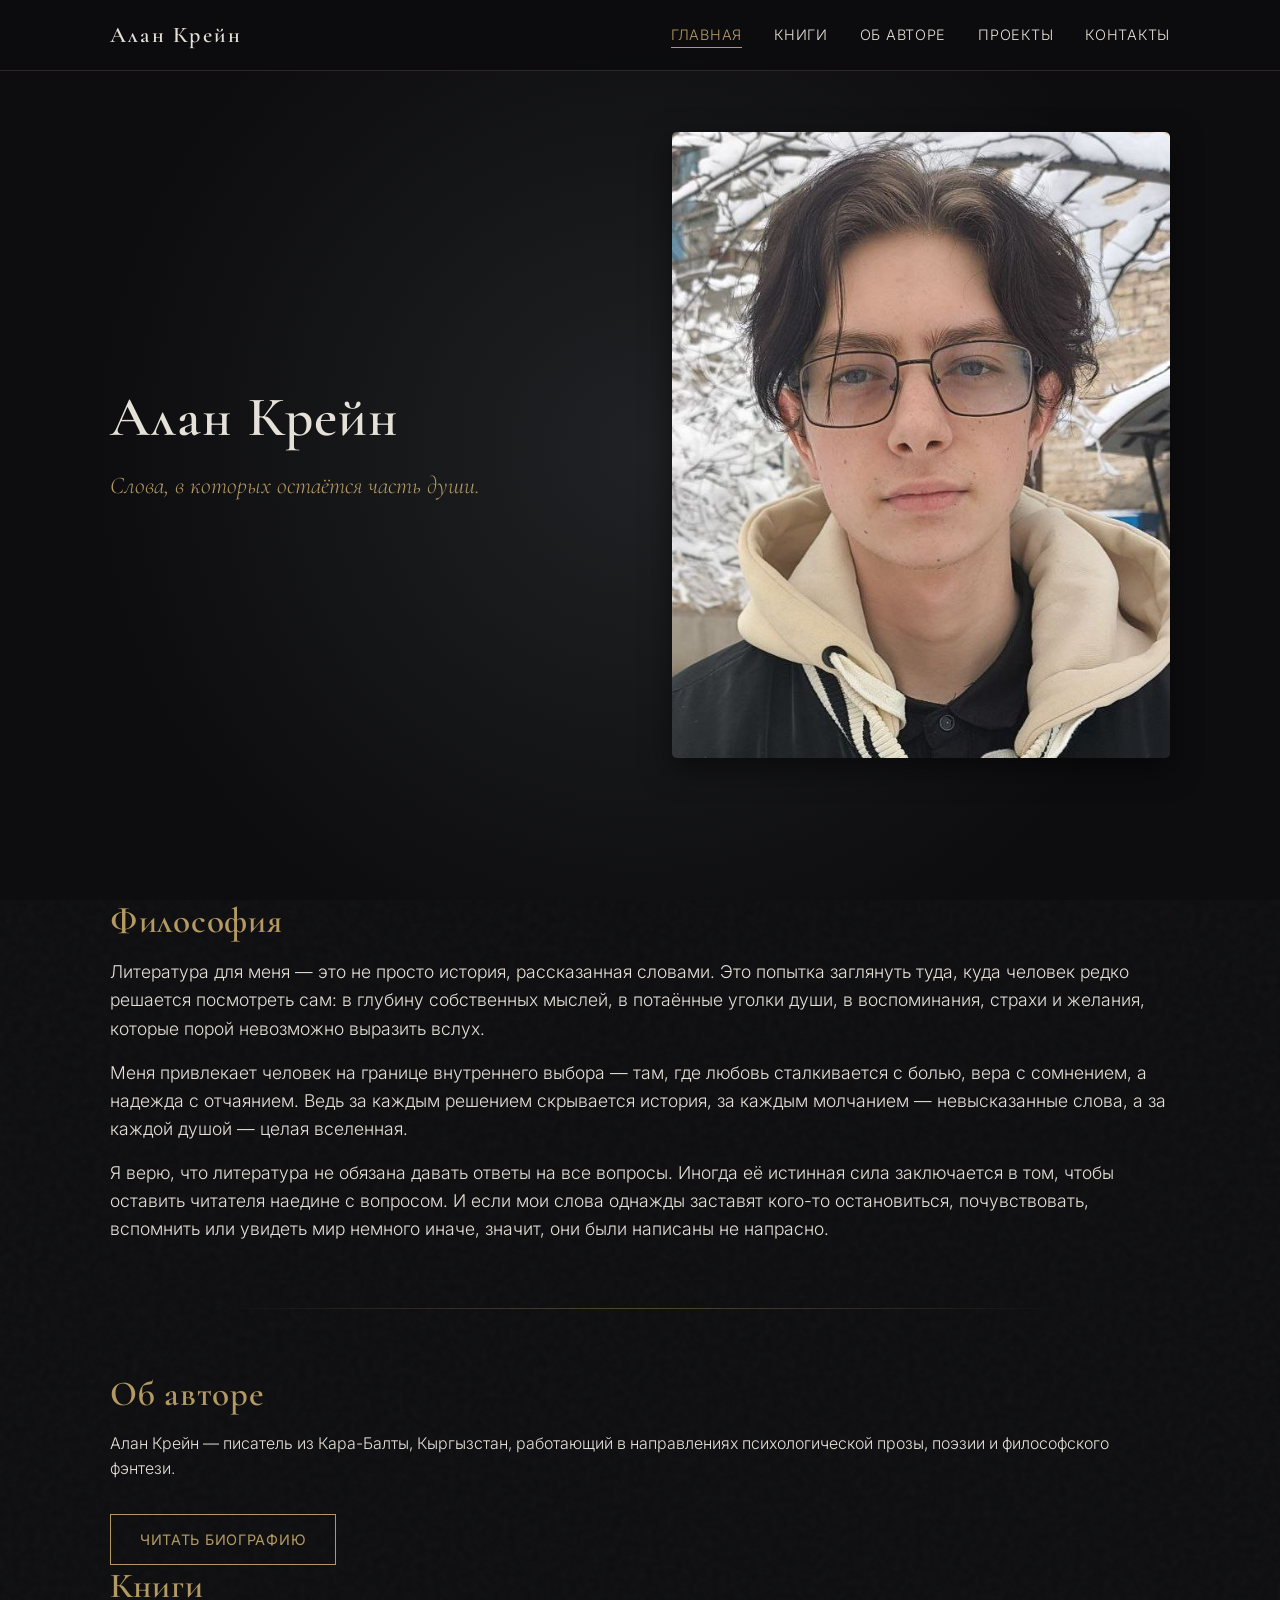
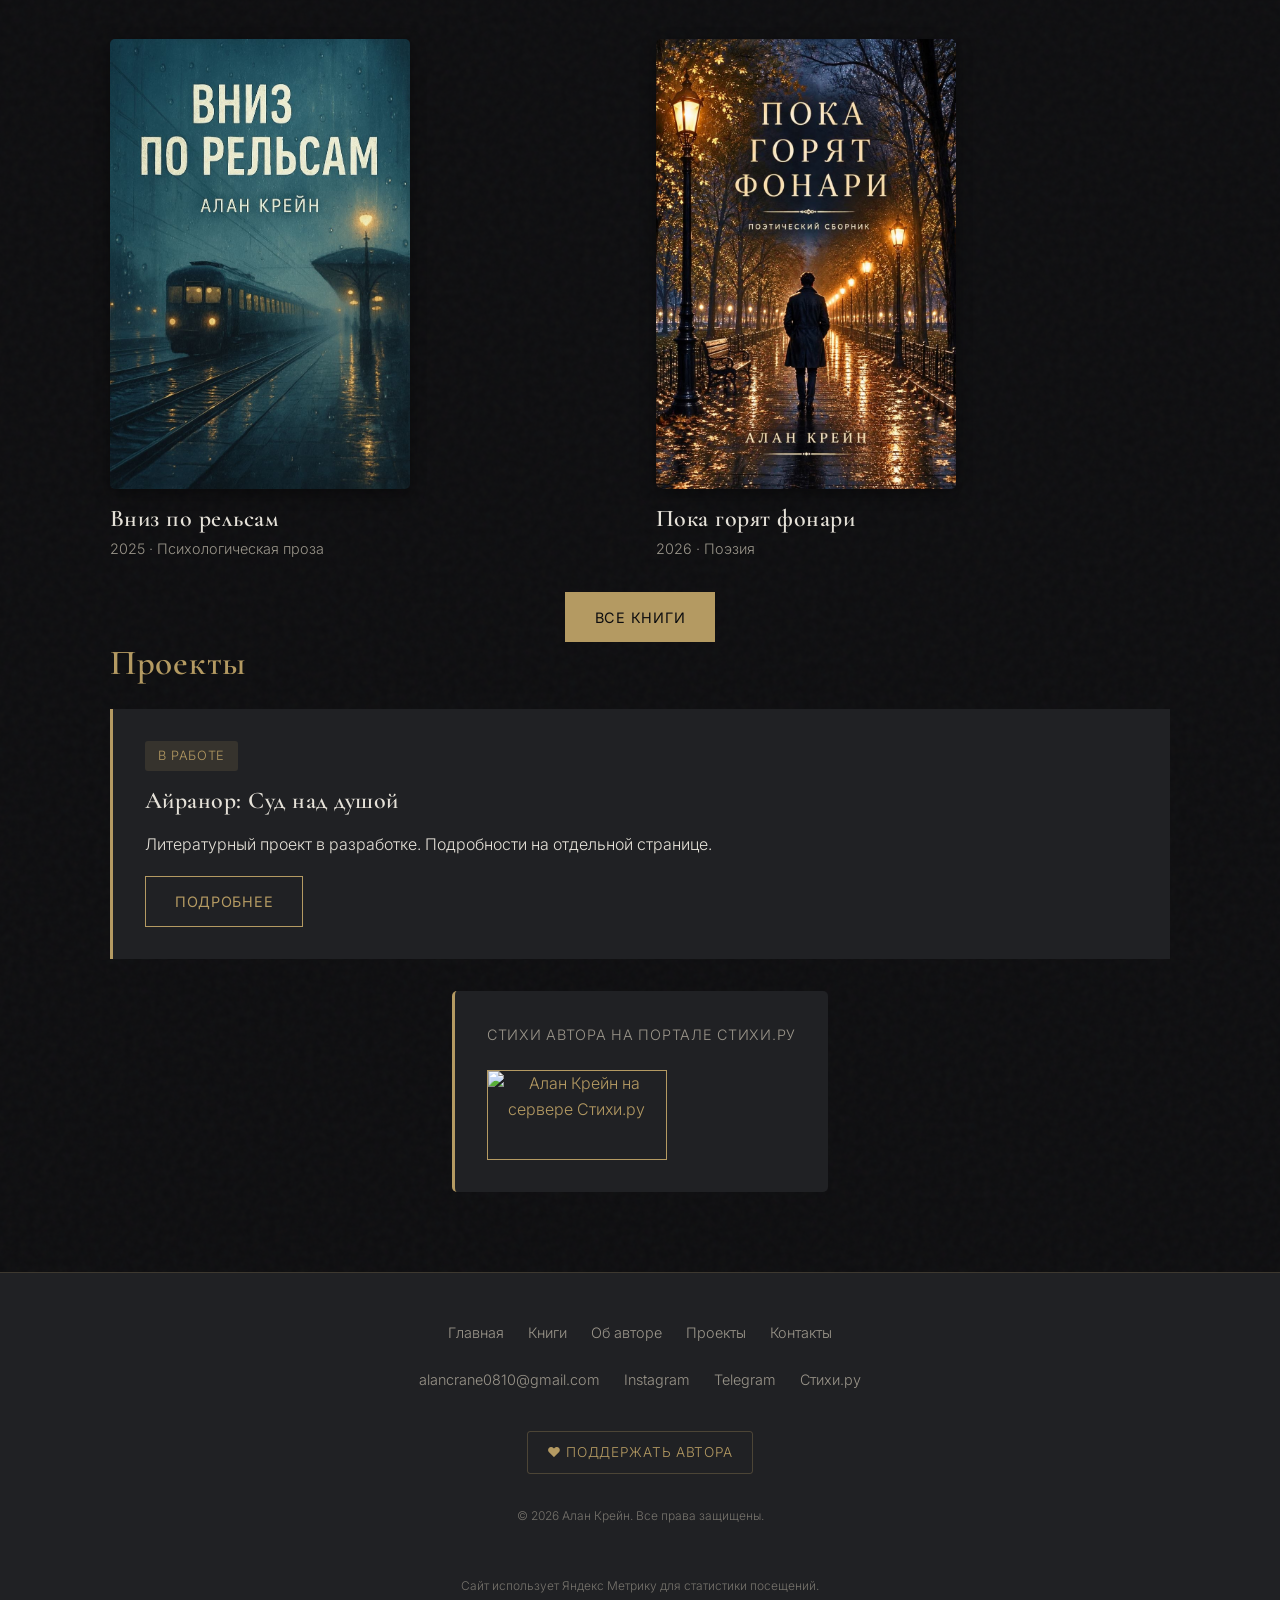
==== index.html @ 6f04011a "Стихи.ру внизу, убрана битая ссылка" ====
<!DOCTYPE html>
<html lang="ru">
<head>
    <meta charset="UTF-8">
    <meta name="viewport" content="width=device-width, initial-scale=1.0">
    <title>Алан Крейн — писатель</title>
    <meta name="description" content="Официальный сайт писателя Алана Крейна. Психологическая проза, поэзия и философское фэнтези. Слова, в которых остаётся часть души.">
    
    <link rel="icon" type="image/png" href="images/favicon.png">
    <meta property="og:image" content="https://alancrane0810-world.github.io/images/og-image.jpg">

    <meta property="og:title" content="Алан Крейн — писатель">
    <meta property="og:description" content="Слова, в которых остаётся часть души.">
    <meta property="og:type" content="website">
    <meta property="og:url" content="https://alancrane0810-world.github.io/">
    
    <link rel="preconnect" href="https://fonts.googleapis.com">
    <link rel="preconnect" href="https://fonts.gstatic.com" crossorigin>
    <link href="https://fonts.googleapis.com/css2?family=Cormorant+Garamond:wght@400;600&family=Inter:wght@300;400&display=swap" rel="stylesheet">
    
    <link rel="stylesheet" href="css/style.css">

    <!-- Yandex.Metrika counter -->
    <script type="text/javascript">
        (function(m,e,t,r,i,k,a){
            m[i]=m[i]||function(){(m[i].a=m[i].a||[]).push(arguments)};
            m[i].l=1*new Date();
            for (var j = 0; j < document.scripts.length; j++) {if (document.scripts[j].src === r) { return; }}
            k=e.createElement(t),a=e.getElementsByTagName(t)[0],k.async=1,k.src=r,a.parentNode.insertBefore(k,a)
        })(window, document,'script','https://mc.yandex.ru/metrika/tag.js?id=113776658', 'ym');

        ym(113776658, 'init', {ssr:true, webvisor:false, clickmap:true, ecommerce:"dataLayer", referrer: document.referrer, url: location.href, accurateTrackBounce:true, trackLinks:true});
    </script>
    <noscript><div><img src="https://mc.yandex.ru/watch/113776658" style="position:absolute; left:-9999px;" alt="" /></div></noscript>
    <!-- /Yandex.Metrika counter -->
</head>
<body>

    <header class="site-header">
        <div class="container header-inner">
            <a href="index.html" class="logo">Алан Крейн</a>
            <button class="menu-toggle" aria-label="Открыть меню" aria-expanded="false">
                <span></span><span></span><span></span>
            </button>
            <nav class="main-nav">
                <ul>
                    <li><a href="index.html" class="active">Главная</a></li>
                    <li><a href="books.html">Книги</a></li>
                    <li><a href="about.html">Об авторе</a></li>
                    <li><a href="projects.html">Проекты</a></li>
                    <li><a href="contacts.html">Контакты</a></li>
                </ul>
            </nav>
        </div>
    </header>

    <main>
        <section class="hero">
            <div class="container hero-inner">
                <div class="hero-text">
                    <h1>Алан Крейн</h1>
                    <p class="slogan">Слова, в которых остаётся часть души.</p>
                </div>
                <div class="hero-image">
                    <img src="images/portrait.jpg" alt="Портрет писателя Алана Крейна" class="portrait-img">
                </div>
            </div>
        </section>

        <section class="philosophy container" style="padding-bottom: 4rem;">
            <h2>Философия</h2>
            <p style="font-size: 1.1rem; margin-bottom: 1rem;">Литература для меня — это не просто история, рассказанная словами. Это попытка заглянуть туда, куда человек редко решается посмотреть сам: в глубину собственных мыслей, в потаённые уголки души, в воспоминания, страхи и желания, которые порой невозможно выразить вслух.</p>
            <p style="font-size: 1.1rem; margin-bottom: 1rem;">Меня привлекает человек на границе внутреннего выбора — там, где любовь сталкивается с болью, вера с сомнением, а надежда с отчаянием. Ведь за каждым решением скрывается история, за каждым молчанием — невысказанные слова, а за каждой душой — целая вселенная.</p>
            <p style="font-size: 1.1rem;">Я верю, что литература не обязана давать ответы на все вопросы. Иногда её истинная сила заключается в том, чтобы оставить читателя наедине с вопросом. И если мои слова однажды заставят кого-то остановиться, почувствовать, вспомнить или увидеть мир немного иначе, значит, они были написаны не напрасно.</p>
        </section>

        <!-- РАЗДЕЛИТЕЛЬ -->
        <div class="container">
            <hr style="border: none; height: 1px; background: linear-gradient(90deg, transparent, rgba(180, 154, 98, 0.4), transparent); margin: 0 auto; width: 80%;">
        </div>

        <section class="about-brief container" style="padding-top: 4rem;">
            <h2>Об авторе</h2>
            <p>Алан Крейн — писатель из Кара-Балты, Кыргызстан, работающий в направлениях психологической прозы, поэзии и философского фэнтези.</p>
            
            <div class="section-link" style="text-align: left; margin-top: 2rem;">
                <a href="about.html" class="btn btn-outline">Читать биографию</a>
            </div>
        </section>

        <section class="shelf container">
            <h2>Книги</h2>
            <div class="books-grid">
                <a href="book-vniz.html" class="book-card">
                    <img src="images/cover-vniz.jpg" alt="Обложка книги «Вниз по рельсам»" class="cover-img">
                    <h3>Вниз по рельсам</h3>
                    <p class="book-year">2025 · Психологическая проза</p>
                </a>
                <a href="book-fonari.html" class="book-card">
                    <img src="images/cover-fonari.jpg" alt="Обложка книги «Пока горят фонари»" class="cover-img">
                    <h3>Пока горят фонари</h3>
                    <p class="book-year">2026 · Поэзия</p>
                </a>
            </div>
            <div class="section-link">
                <a href="books.html" class="btn">Все книги</a>
            </div>
        </section>

        <section class="project-highlight container" style="padding-bottom: 2rem;">
            <h2>Проекты</h2>
            <div class="project-card">
                <span class="status-badge">В работе</span>
                <h3>Айранор: Суд над душой</h3>
                <p>Литературный проект в разработке. Подробности на отдельной странице.</p>
                <a href="airanor.html" class="btn btn-outline">Подробнее</a>
            </div>
        </section>

        <!-- СТИХИ.РУ В САМОМ НИЗУ -->
        <section class="container" style="padding-bottom: 5rem; text-align: center;">
            <div style="padding: 2rem; background-color: var(--graphite); border-left: 3px solid var(--gold); border-radius: 5px; display: inline-block;">
                <p style="margin-bottom: 1.5rem; font-size: 0.9rem; color: var(--text-muted); text-transform: uppercase; letter-spacing: 0.05em;">Стихи автора на портале Стихи.ру</p>
                <a href="https://stihi.ru/avtor/infinityquill" target="_blank" rel="noopener noreferrer">
                    <img src="https://stihi.ru/images/author180x90.gif" width="180" height="90" border="1" alt="Алан Крейн на сервере Стихи.ру">
                </a>
            </div>
        </section>
    </main>

    <footer class="site-footer">
        <div class="container footer-inner">
            <div class="footer-nav">
                <a href="index.html">Главная</a>
                <a href="books.html">Книги</a>
                <a href="about.html">Об авторе</a>
                <a href="projects.html">Проекты</a>
                <a href="contacts.html">Контакты</a>
            </div>
            <div class="footer-contacts">
                <a href="mailto:alancrane0810@gmail.com">alancrane0810@gmail.com</a>
                <a href="https://www.instagram.com/alancrane.worlds" target="_blank" rel="noopener noreferrer">Instagram</a>
                <a href="https://t.me/infinityquill06" target="_blank" rel="noopener noreferrer">Telegram</a>
                <a href="https://stihi.ru/avtor/infinityquill" target="_blank" rel="noopener noreferrer">Стихи.ру</a>
            </div>
            <div>
                <a href="https://www.donationalerts.com/r/alan_crane" target="_blank" rel="noopener noreferrer" class="footer-support-link">❤ Поддержать автора</a>
            </div>
            <p class="copyright">&copy; 2026 Алан Крейн. Все права защищены.</p>
            <p class="metrika-notice">Сайт использует Яндекс Метрику для статистики посещений.</p>
        </div>
    </footer>

    <script src="js/menu.js"></script>
</body>
</html>
---- css/style.css ----
/* ================= ПЕРЕМЕННЫЕ И БАЗА ================= */
:root {
    --graphite: #202124;
    --coal: #0D0D0F;
    --gold: #B49A62;
    --text-light: #E5E1D8;
    --text-muted: #9A958A;
    
    --font-serif: 'Cormorant Garamond', Georgia, serif;
    --font-sans: 'Inter', system-ui, sans-serif;
}

* { box-sizing: border-box; margin: 0; padding: 0; }

html { scroll-behavior: smooth; }

body {
    background-color: var(--coal);
    background-image: url("data:image/svg+xml,%3Csvg viewBox='0 0 200 200' xmlns='http://www.w3.org/2000/svg'%3E%3Cfilter id='noiseFilter'%3E%3CfeTurbulence type='fractalNoise' baseFrequency='0.85' numOctaves='3' stitchTiles='stitch'/%3E%3C/filter%3E%3Crect width='100%25' height='100%25' filter='url(%23noiseFilter)' opacity='0.03'/%3E%3C/svg%3E");
    color: var(--text-light);
    font-family: var(--font-sans);
    line-height: 1.6;
    font-weight: 300;
    -webkit-font-smoothing: antialiased;
}

img { max-width: 100%; display: block; }

a { color: var(--gold); text-decoration: none; transition: color 0.3s; }
a:hover, a:focus { color: var(--text-light); outline: none; }

/* ================= ТИПОГРАФИКА ================= */
h1, h2, h3, h4 {
    font-family: var(--font-serif);
    font-weight: 600;
    line-height: 1.2;
    margin-bottom: 1rem;
    letter-spacing: 0.02em;
}

h1 { font-size: 3.5rem; }
h2 { font-size: 2.2rem; color: var(--gold); }
h3 { font-size: 1.5rem; }

p { margin-bottom: 1.2rem; }
p:last-child { margin-bottom: 0; }

.container {
    width: 100%;
    max-width: 1100px;
    margin: 0 auto;
    padding: 0 20px;
}

section { padding: 5rem 0; }

/* ================= КНОПКИ ================= */
.btn {
    display: inline-block;
    padding: 0.8rem 1.8rem;
    border: 1px solid var(--gold);
    background-color: var(--gold);
    color: var(--coal);
    font-family: var(--font-sans);
    font-weight: 400;
    font-size: 0.9rem;
    text-transform: uppercase;
    letter-spacing: 0.05em;
    cursor: pointer;
    transition: all 0.3s ease;
    text-align: center;
}

.btn:hover {
    background-color: transparent;
    color: var(--gold);
}

.btn-outline {
    background-color: transparent;
    color: var(--gold);
}

.btn-outline:hover {
    background-color: var(--gold);
    color: var(--coal);
}

.store-groups {
    display: flex;
    flex-wrap: wrap;
    gap: 2rem;
    margin-top: 2rem;
    margin-bottom: 2rem;
}

.store-group { flex: 1; min-width: 250px; }

.store-group h3 {
    font-size: 1.1rem;
    color: var(--text-muted);
    margin-bottom: 1rem;
    text-transform: uppercase;
    letter-spacing: 0.05em;
    font-family: var(--font-sans);
    font-weight: 400;
}

.btn-list {
    display: flex;
    flex-direction: column;
    gap: 0.8rem;
}

.btn-list .btn {
    width: 100%;
    padding: 0.8rem 1rem;
    display: flex;
    justify-content: center;
    align-items: center;
    gap: 0.5rem;
    min-height: 48px;
}

.badge-free {
    font-size: 0.7rem;
    opacity: 0.8;
    text-transform: lowercase;
    font-style: italic;
}

/* ================= ШАПКА И МЕНЮ ================= */
.site-header {
    position: fixed;
    top: 0; left: 0; right: 0;
    background-color: rgba(13, 13, 15, 0.95);
    backdrop-filter: blur(10px);
    border-bottom: 1px solid rgba(180, 154, 98, 0.2);
    z-index: 1000;
}

.header-inner {
    display: flex;
    justify-content: space-between;
    align-items: center;
    height: 70px;
}

.logo {
    font-family: var(--font-serif);
    font-size: 1.4rem;
    color: var(--text-light);
    font-weight: 600;
    letter-spacing: 0.1em;
}

.main-nav ul {
    display: flex;
    list-style: none;
    gap: 2rem;
}

.main-nav a {
    color: var(--text-light);
    font-size: 0.9rem;
    text-transform: uppercase;
    letter-spacing: 0.05em;
    position: relative;
}

.main-nav a.active, .main-nav a:hover { color: var(--gold); }

.main-nav a.active::after {
    content: '';
    position: absolute;
    bottom: -5px; left: 0; right: 0;
    height: 1px;
    background-color: var(--gold);
}

.menu-toggle {
    display: none;
    background: none;
    border: none;
    cursor: pointer;
    flex-direction: column;
    gap: 5px;
    padding: 10px;
}
.menu-toggle span {
    display: block;
    width: 25px;
    height: 2px;
    background-color: var(--text-light);
    transition: 0.3s;
}

/* ================= ПЕРВЫЙ ЭКРАН ================= */
.hero {
    min-height: 100vh;
    display: flex;
    align-items: center;
    padding-top: 70px;
    background: radial-gradient(circle at center, var(--graphite) 0%, var(--coal) 70%);
}

.hero-inner {
    display: flex;
    align-items: center;
    gap: 4rem;
}

.hero-text { flex: 1; }
.hero-text h1 { margin-bottom: 1rem; color: var(--text-light); }
.slogan {
    font-family: var(--font-serif);
    font-size: 1.5rem;
    font-style: italic;
    color: var(--gold);
}

.hero-image { flex: 1; display: flex; justify-content: center; }

/* ================= КАРТИНКИ ================= */
.portrait-img {
    border-radius: 5px;
    box-shadow: 0 10px 30px rgba(0, 0, 0, 0.5);
    object-fit: cover;
}

.cover-img {
    width: 100%;
    max-width: 300px;
    aspect-ratio: 2 / 3;
    object-fit: cover;
    border-radius: 5px;
    box-shadow: 0 5px 15px rgba(0, 0, 0, 0.4);
    margin-bottom: 1rem;
    transition: transform 0.3s ease, box-shadow 0.3s ease;
}

.book-card:hover .cover-img {
    transform: translateY(-5px);
    box-shadow: 0 10px 25px rgba(180, 154, 98, 0.2);
}

.book-cover-wrapper {
    flex-shrink: 0;
    width: 300px;
    max-width: 100%;
}

/* ================= СЕТКА КНИГ ================= */
.books-grid {
    display: grid;
    grid-template-columns: repeat(auto-fit, minmax(250px, 1fr));
    gap: 2rem;
    margin-top: 2rem;
}

.book-card {
    display: flex;
    flex-direction: column;
    color: var(--text-light);
}
.book-card:hover h3 { color: var(--gold); }

.book-card h3 { margin-bottom: 0.2rem; transition: color 0.3s; }
.book-year { color: var(--text-muted); font-size: 0.9rem; }

.section-link { margin-top: 2rem; text-align: center; }

/* ================= ПРОЕКТ И БЛОКИ ================= */
.project-card {
    background-color: var(--graphite);
    padding: 2rem;
    border-left: 3px solid var(--gold);
    margin-top: 1.5rem;
}

.status-badge {
    display: inline-block;
    background-color: rgba(180, 154, 98, 0.15);
    color: var(--gold);
    padding: 0.3rem 0.8rem;
    font-size: 0.8rem;
    text-transform: uppercase;
    letter-spacing: 0.05em;
    margin-bottom: 1rem;
    border-radius: 3px;
}

/* ================= ПОДВАЛ ================= */
.site-footer {
    background-color: var(--graphite);
    padding: 3rem 0;
    border-top: 1px solid rgba(180, 154, 98, 0.2);
    text-align: center;
}

.footer-inner {
    display: flex;
    flex-direction: column;
    gap: 1.5rem;
}

.footer-nav, .footer-contacts {
    display: flex;
    justify-content: center;
    flex-wrap: wrap;
    gap: 1.5rem;
}

.footer-nav a, .footer-contacts a {
    color: var(--text-muted);
    font-size: 0.9rem;
}
.footer-nav a:hover, .footer-contacts a:hover { color: var(--gold); }

/* ================= СТИЛИ ДЛЯ ТЕКСТА ВНИЗУ (КОПИРАЙТ И МЕТРИКА) ================= */
.copyright, .metrika-notice {
    color: var(--text-muted) !important; 
    font-size: 0.75rem !important;       
    opacity: 0.7;
    margin-top: 0.5rem;
    font-family: var(--font-sans);
    font-weight: 300;
    display: block;
}

/* ================= КНОПКА ДОНАТА ================= */
.footer-support-link {
    display: inline-flex;
    align-items: center;
    gap: 0.5rem;
    color: var(--gold);
    font-size: 0.85rem;
    text-transform: uppercase;
    letter-spacing: 0.05em;
    margin-top: 1rem;
    padding: 0.6rem 1.2rem;
    border: 1px solid rgba(180, 154, 98, 0.3);
    border-radius: 3px;
    transition: all 0.3s ease;
}
.footer-support-link:hover {
    background-color: rgba(180, 154, 98, 0.1);
    border-color: var(--gold);
    color: var(--text-light);
}

/* ================= КАРТОЧКА ДОНАТА ================= */
.support-card {
    background: var(--graphite);
    border: 1px solid rgba(180, 154, 98, 0.2);
    border-radius: 8px;
    padding: 2rem;
    margin-top: 3rem;
    text-align: center;
    box-shadow: 0 10px 30px rgba(0, 0, 0, 0.5);
}
.support-card h3 { color: var(--gold); font-family: var(--font-serif); font-size: 1.6rem; margin-bottom: 0.8rem; }
.support-card p { color: var(--text-muted); margin-bottom: 1.5rem; font-size: 0.95rem; line-height: 1.6; max-width: 500px; margin-left: auto; margin-right: auto; }

/* ================= ВИДЕОПРОМО ================= */
.video-promo-container {
    margin-top: 3rem;
    padding-top: 2rem;
    border-top: 1px solid rgba(180, 154, 98, 0.2);
}

.video-promo-container h2 { margin-bottom: 1.5rem; }

.video-wrapper {
    position: relative;
    width: 100%;
    max-width: 800px;
    margin: 0 auto;
    border-radius: 8px;
    overflow: hidden;
    box-shadow: 0 10px 30px rgba(0, 0, 0, 0.6);
    background-color: #000;
}

.video-wrapper video {
    width: 100%;
    height: auto;
    display: block;
    aspect-ratio: 16 / 9;
    object-fit: cover;
}

.play-button {
    position: absolute;
    top: 50%; left: 50%;
    transform: translate(-50%, -50%);
    width: 80px;
    height: 80px;
    background-color: rgba(180, 154, 98, 0.2);
    border: 2px solid var(--gold);
    border-radius: 50%;
    display: flex;
    align-items: center;
    justify-content: center;
    cursor: pointer;
    transition: all 0.3s ease;
    backdrop-filter: blur(4px);
    z-index: 10;
}

.play-button:hover {
    background-color: var(--gold);
    transform: translate(-50%, -50%) scale(1.1);
}

.play-button svg {
    width: 40px;
    height: 40px;
    color: var(--text-light);
    margin-left: 5px;
    transition: color 0.3s ease;
}

.play-button:hover svg { color: var(--coal); }

.video-caption {
    text-align: center;
    font-family: var(--font-serif);
    font-size: 1.2rem;
    color: var(--text-light);
    margin-top: 1rem;
    font-style: italic;
}

.video-music {
    text-align: center;
    font-size: 0.85rem;
    color: var(--text-muted);
    margin-top: 0.3rem;
}

/* ================= АДАПТИВНОСТЬ ================= */
@media (max-width: 768px) {
    h1 { font-size: 2.5rem; }
    h2 { font-size: 1.8rem; }
    section { padding: 3rem 0; }
    
    .menu-toggle { display: flex; }
    
    .main-nav {
        position: fixed;
        top: 70px; left: 0; right: 0;
        background-color: var(--coal);
        padding: 2rem;
        border-bottom: 1px solid rgba(180, 154, 98, 0.2);
        transform: translateY(-100%);
        opacity: 0;
        pointer-events: none;
        transition: all 0.3s ease;
    }
    
    .main-nav.is-open {
        transform: translateY(0);
        opacity: 1;
        pointer-events: auto;
    }
    
    .main-nav ul {
        flex-direction: column;
        gap: 1.5rem;
        text-align: center;
    }
    
    .hero-inner {
        flex-direction: column-reverse;
        text-align: center;
        gap: 2rem;
        padding-top: 2rem;
        padding-bottom: 2rem;
    }
    
    .portrait-placeholder { width: 250px; height: 320px; }
    .video-wrapper { max-width: 100%; border-radius: 0; }
    .play-button { width: 60px; height: 60px; }
    .play-button svg { width: 30px; height: 30px; }
    .store-groups { flex-direction: column; gap: 1.5rem; }
}

/* ================= ДОСТУПНОСТЬ ================= */
@media (prefers-reduced-motion: reduce) {
    html { scroll-behavior: auto; }
    *, *::before, *::after {
        animation-duration: 0.01ms !important;
        animation-iteration-count: 1 !important;
        transition-duration: 0.01ms !important;
        scroll-behavior: auto !important;
    }
}

/* ================= ВИДЖЕТ RIDERO ================= */
@media (max-width: 768px) {
    .ridero-widget {
        height: 500px !important; /* Уменьшаем высоту для телефонов */
    }
}

/* ================= БЛОК БЕСПЛАТНОГО ФРАГМЕНТА ================= */
.fragment-banner {
    background: linear-gradient(145deg, var(--graphite) 0%, var(--coal) 100%);
    border: 1px solid rgba(180, 154, 98, 0.2);
    border-radius: 8px;
    padding: 1.5rem 2rem;
    margin-top: 2rem;
    margin-bottom: 3rem;
    display: flex;
    justify-content: space-between;
    align-items: center;
    flex-wrap: wrap;
    gap: 1rem;
    box-shadow: 0 5px 15px rgba(0, 0, 0, 0.3);
}

.fragment-banner h3 {
    color: var(--gold);
    font-family: var(--font-serif);
    font-size: 1.4rem;
    margin-bottom: 0.3rem;
}

.fragment-banner p {
    color: var(--text-muted);
    font-size: 0.95rem;
    margin-bottom: 0;
}

/* Адаптивность для телефона */
@media (max-width: 768px) {
    .fragment-banner {
        flex-direction: column;
        text-align: center;
        padding: 1.5rem;
    }
}
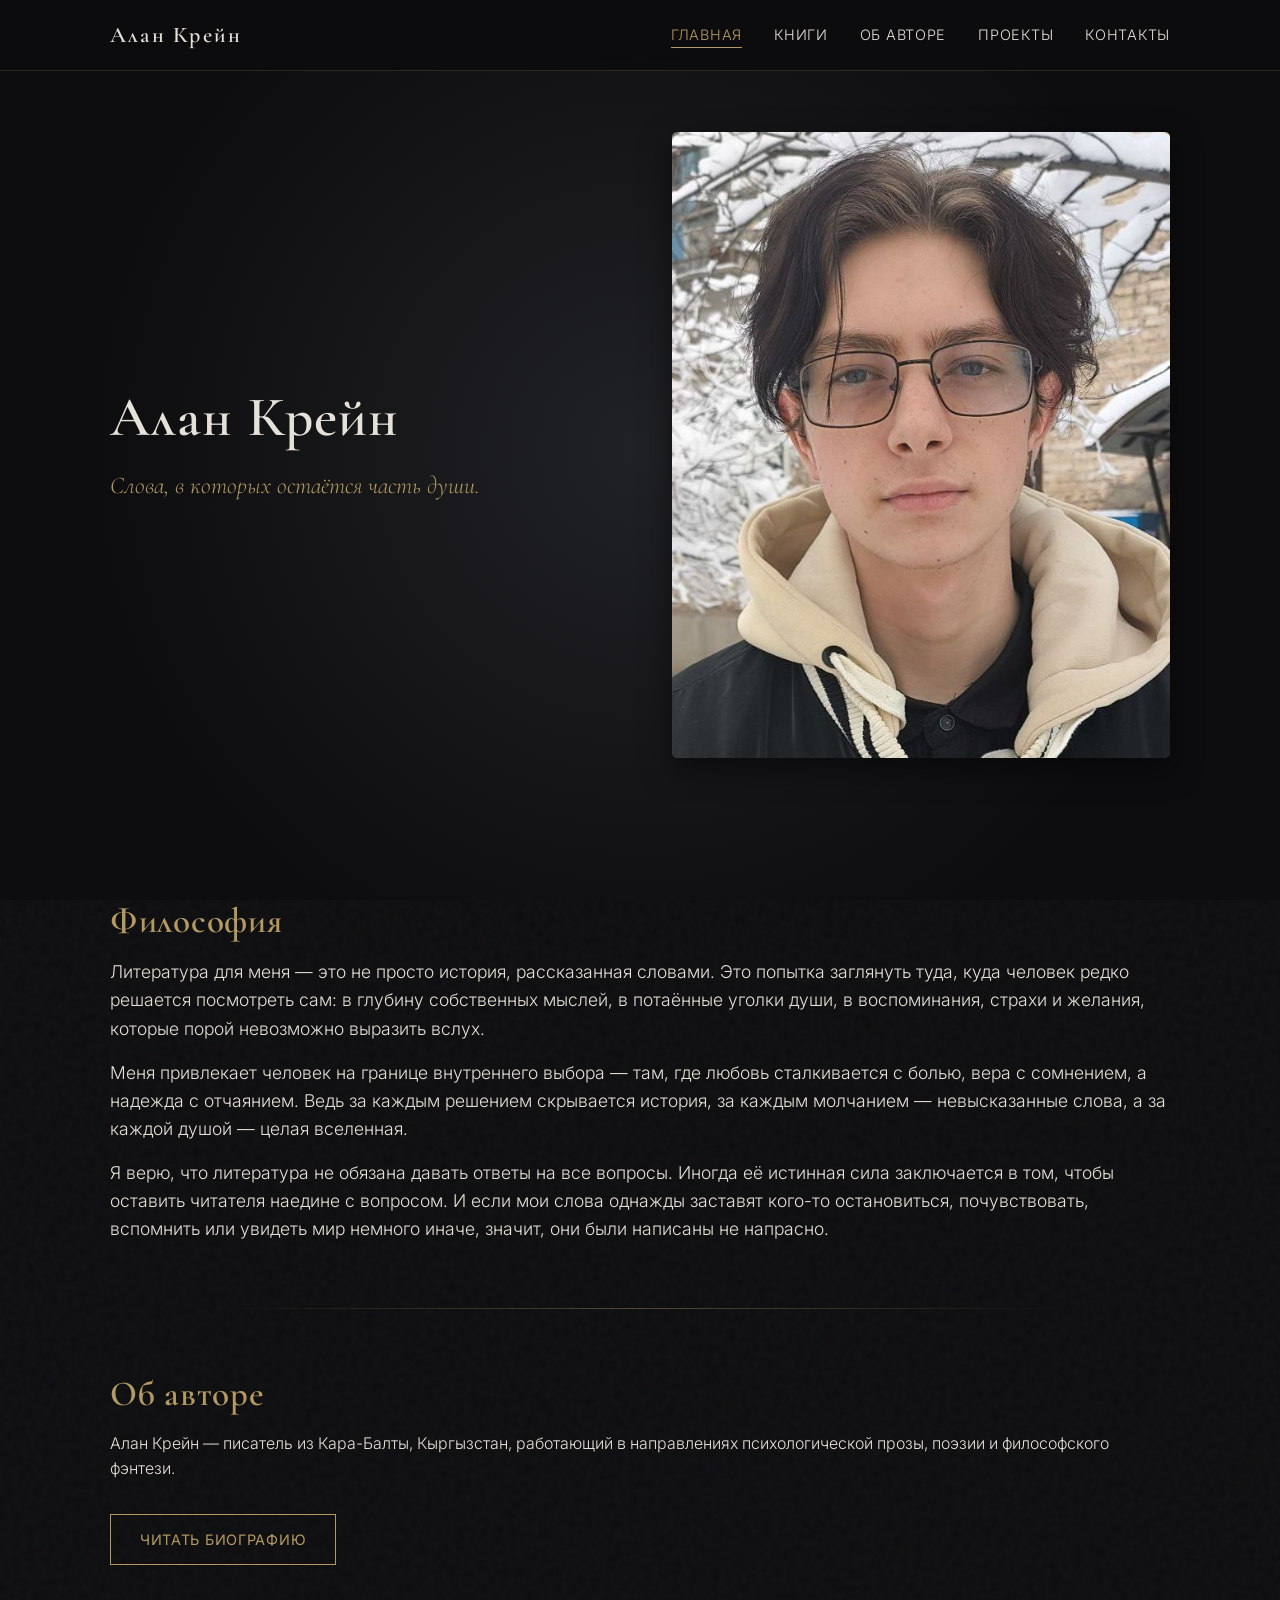
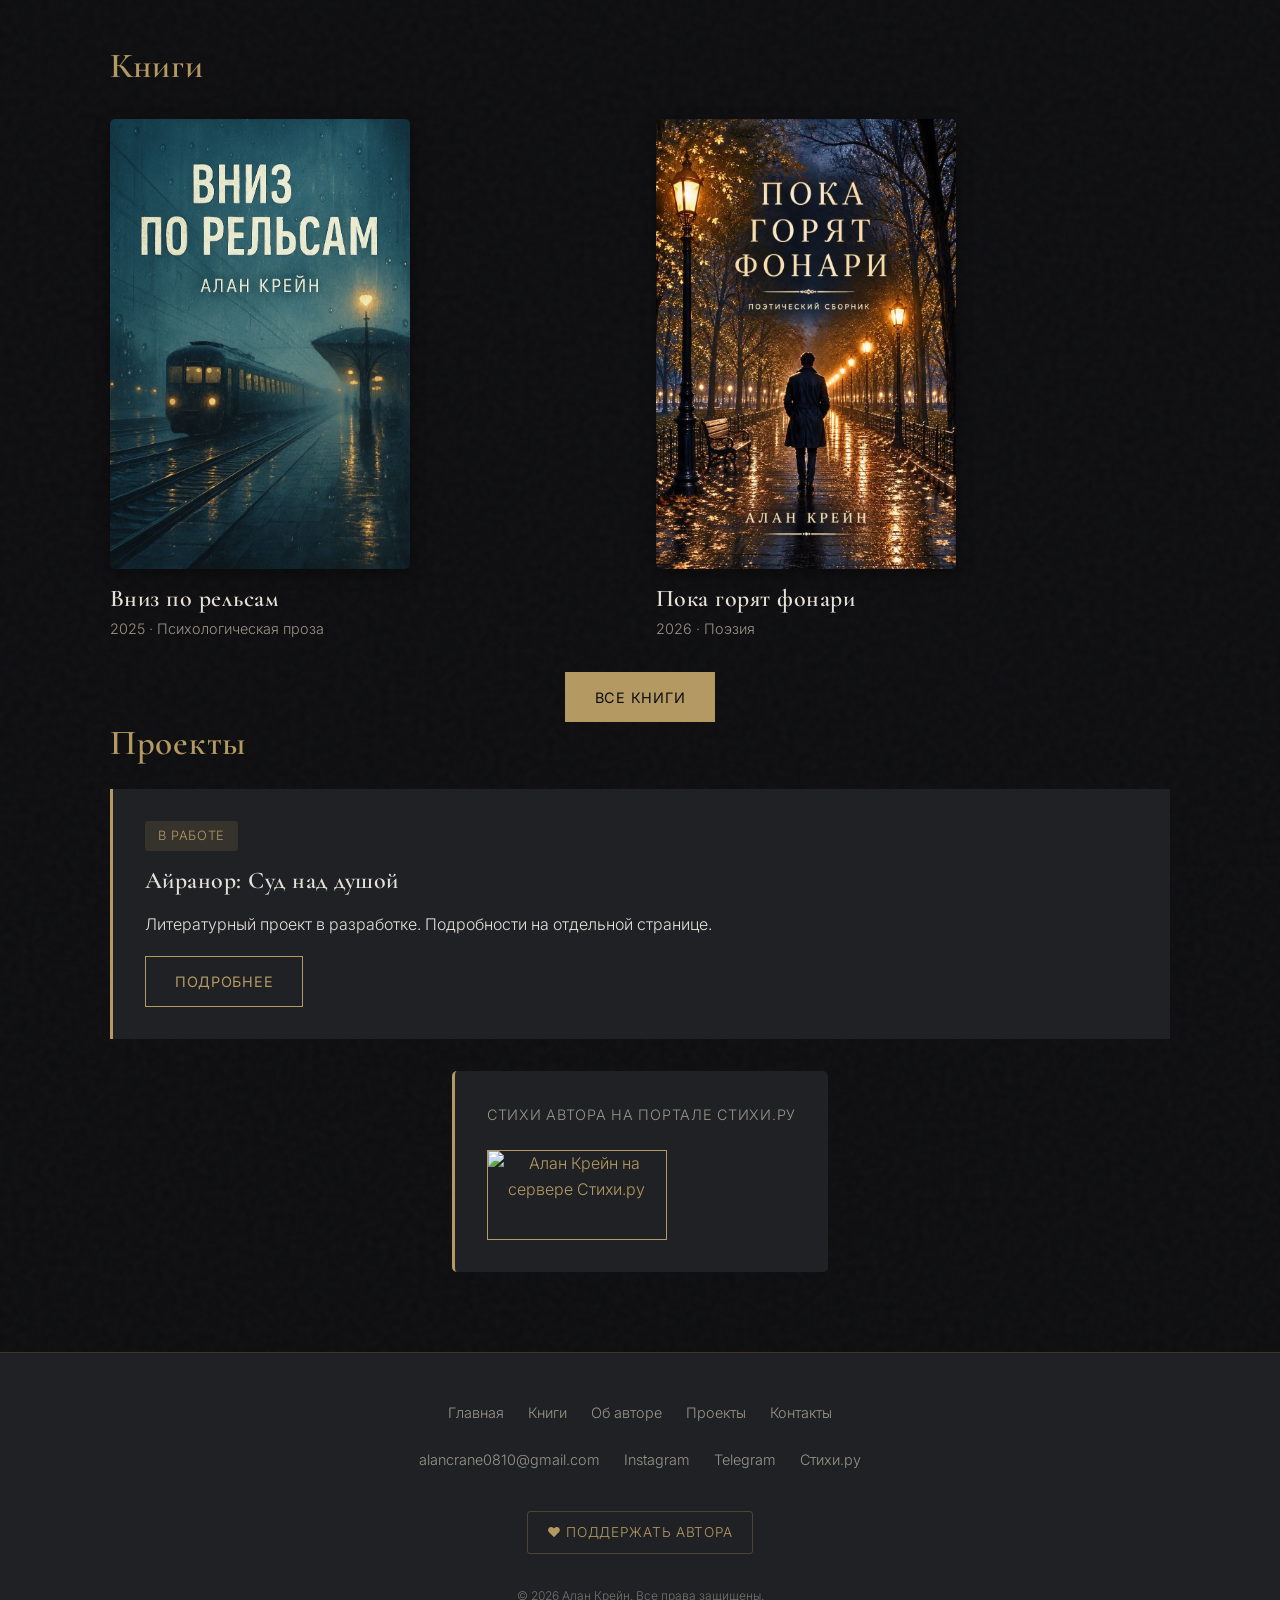
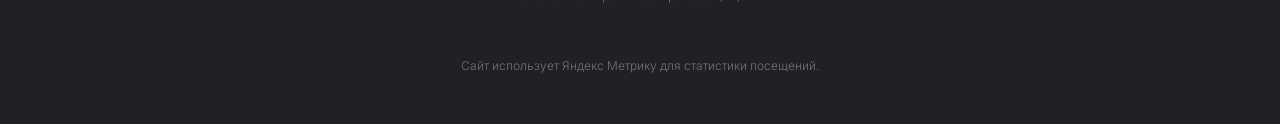
==== commit d09b1b69: "Исправлен отступ перед книгами и обновлена иконка" ====
--- a/index.html
+++ b/index.html
@@ -79,7 +79,8 @@
             <hr style="border: none; height: 1px; background: linear-gradient(90deg, transparent, rgba(180, 154, 98, 0.4), transparent); margin: 0 auto; width: 80%;">
         </div>
 
-        <section class="about-brief container" style="padding-top: 4rem;">
+        <!-- ОБ АВТОРЕ (С БОЛЬШИМ ОТСТУПОМ СНИЗУ) -->
+        <section class="about-brief container" style="padding-top: 4rem; padding-bottom: 5rem;">
             <h2>Об авторе</h2>
             <p>Алан Крейн — писатель из Кара-Балты, Кыргызстан, работающий в направлениях психологической прозы, поэзии и философского фэнтези.</p>
             
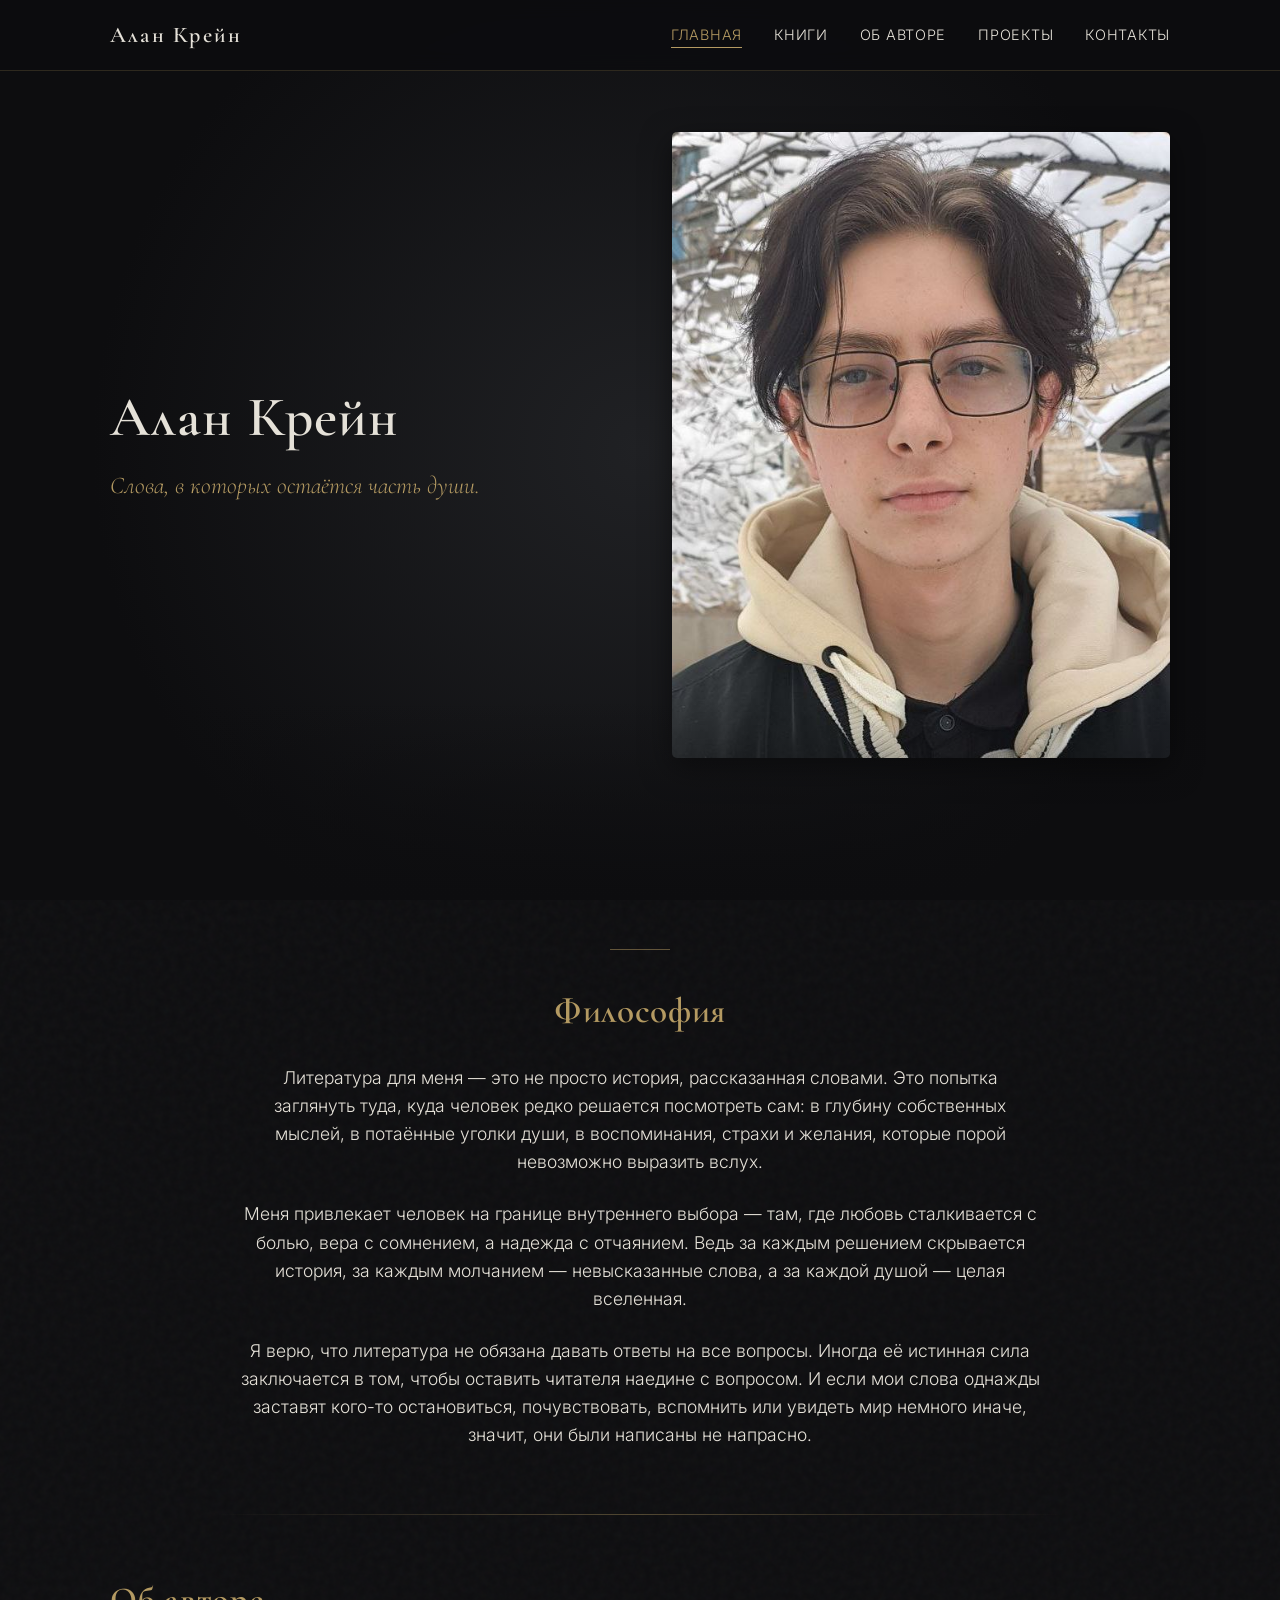
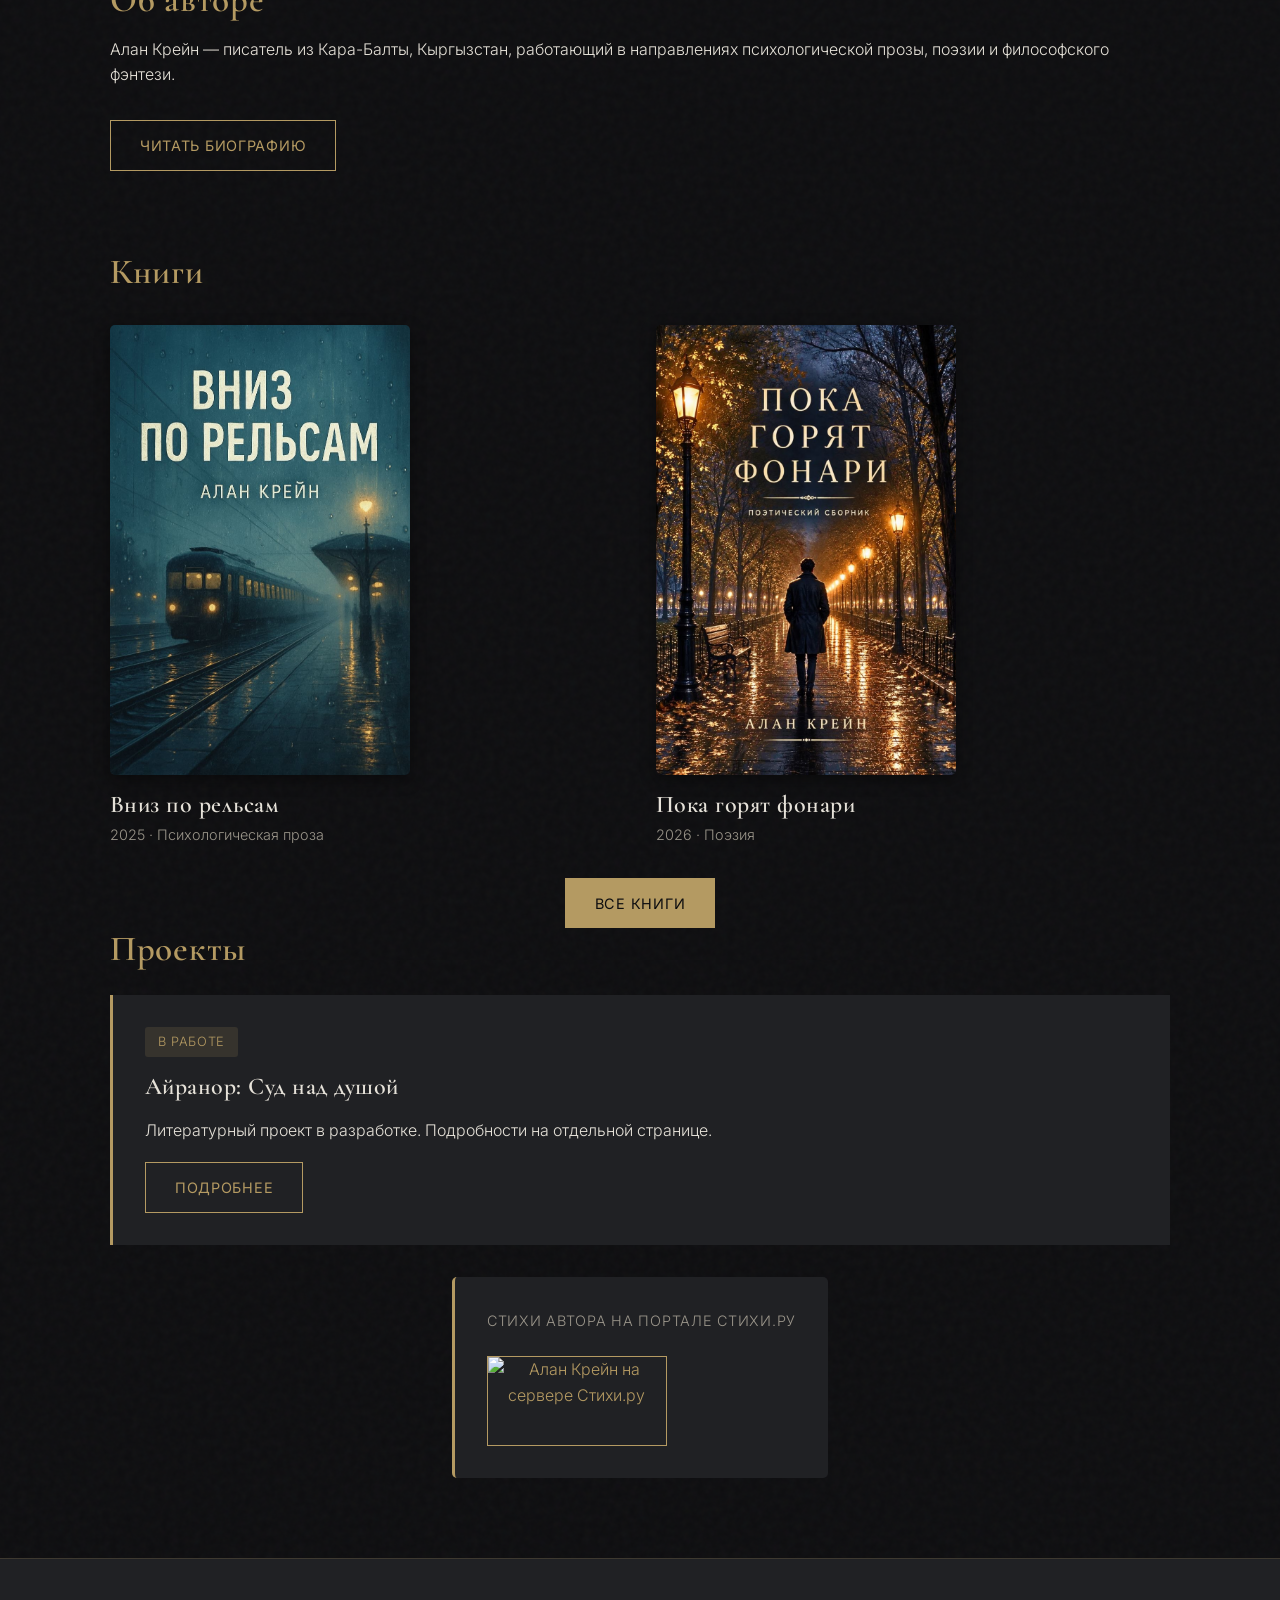
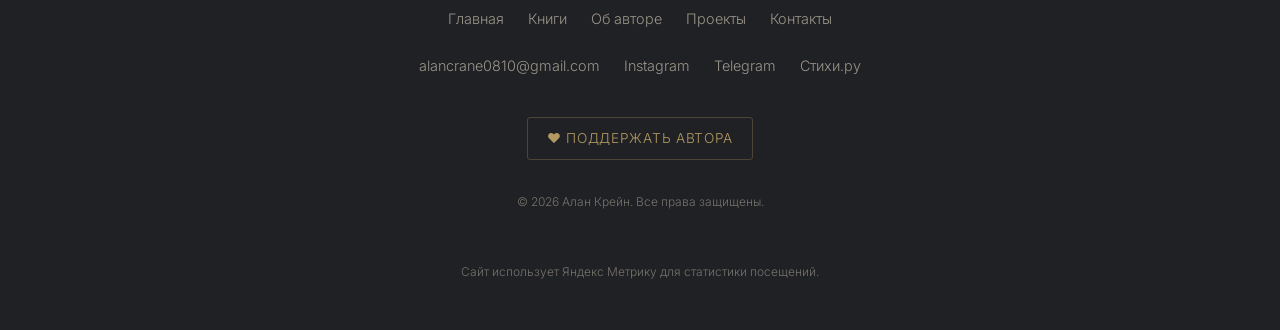
==== commit 0198b679: "Обновление дизайна: плавный переход, отступы и иконки" ====
--- a/index.html
+++ b/index.html
@@ -55,8 +55,9 @@
     </header>
 
     <main>
-        <section class="hero">
-            <div class="container hero-inner">
+        <!-- ПЕРВЫЙ ЭКРАН С ПЛАВНЫМ ПЕРЕХОДОМ -->
+        <section class="hero" style="position: relative; margin-bottom: 0; padding-bottom: 0;">
+            <div class="container hero-inner" style="padding-bottom: 5rem;">
                 <div class="hero-text">
                     <h1>Алан Крейн</h1>
                     <p class="slogan">Слова, в которых остаётся часть души.</p>
@@ -65,13 +66,19 @@
                     <img src="images/portrait.jpg" alt="Портрет писателя Алана Крейна" class="portrait-img">
                 </div>
             </div>
+            <!-- ПЛАВНЫЙ ПЕРЕХОД (Градиент от прозрачного к темному) -->
+            <div style="position: absolute; bottom: 0; left: 0; right: 0; height: 200px; background: linear-gradient(to bottom, transparent, var(--coal)); pointer-events: none;"></div>
         </section>
 
-        <section class="philosophy container" style="padding-bottom: 4rem;">
-            <h2>Философия</h2>
-            <p style="font-size: 1.1rem; margin-bottom: 1rem;">Литература для меня — это не просто история, рассказанная словами. Это попытка заглянуть туда, куда человек редко решается посмотреть сам: в глубину собственных мыслей, в потаённые уголки души, в воспоминания, страхи и желания, которые порой невозможно выразить вслух.</p>
-            <p style="font-size: 1.1rem; margin-bottom: 1rem;">Меня привлекает человек на границе внутреннего выбора — там, где любовь сталкивается с болью, вера с сомнением, а надежда с отчаянием. Ведь за каждым решением скрывается история, за каждым молчанием — невысказанные слова, а за каждой душой — целая вселенная.</p>
-            <p style="font-size: 1.1rem;">Я верю, что литература не обязана давать ответы на все вопросы. Иногда её истинная сила заключается в том, чтобы оставить читателя наедине с вопросом. И если мои слова однажды заставят кого-то остановиться, почувствовать, вспомнить или увидеть мир немного иначе, значит, они были написаны не напрасно.</p>
+        <!-- ФИЛОСОФИЯ (С ЗОЛОТОЙ ЛИНИЕЙ) -->
+        <section class="philosophy container" style="padding-top: 2rem; padding-bottom: 4rem;">
+            <div style="text-align: center; margin-bottom: 2rem;">
+                <span style="display: inline-block; width: 60px; height: 1px; background: var(--gold); opacity: 0.5;"></span>
+            </div>
+            <h2 style="text-align: center; margin-bottom: 2rem;">Философия</h2>
+            <p style="font-size: 1.1rem; margin-bottom: 1.5rem; text-align: center; max-width: 800px; margin-left: auto; margin-right: auto;">Литература для меня — это не просто история, рассказанная словами. Это попытка заглянуть туда, куда человек редко решается посмотреть сам: в глубину собственных мыслей, в потаённые уголки души, в воспоминания, страхи и желания, которые порой невозможно выразить вслух.</p>
+            <p style="font-size: 1.1rem; margin-bottom: 1.5rem; text-align: center; max-width: 800px; margin-left: auto; margin-right: auto;">Меня привлекает человек на границе внутреннего выбора — там, где любовь сталкивается с болью, вера с сомнением, а надежда с отчаянием. Ведь за каждым решением скрывается история, за каждым молчанием — невысказанные слова, а за каждой душой — целая вселенная.</p>
+            <p style="font-size: 1.1rem; text-align: center; max-width: 800px; margin-left: auto; margin-right: auto;">Я верю, что литература не обязана давать ответы на все вопросы. Иногда её истинная сила заключается в том, чтобы оставить читателя наедине с вопросом. И если мои слова однажды заставят кого-то остановиться, почувствовать, вспомнить или увидеть мир немного иначе, значит, они были написаны не напрасно.</p>
         </section>
 
         <!-- РАЗДЕЛИТЕЛЬ -->
@@ -79,7 +86,7 @@
             <hr style="border: none; height: 1px; background: linear-gradient(90deg, transparent, rgba(180, 154, 98, 0.4), transparent); margin: 0 auto; width: 80%;">
         </div>
 
-        <!-- ОБ АВТОРЕ (С БОЛЬШИМ ОТСТУПОМ СНИЗУ) -->
+        <!-- ОБ АВТОРЕ -->
         <section class="about-brief container" style="padding-top: 4rem; padding-bottom: 5rem;">
             <h2>Об авторе</h2>
             <p>Алан Крейн — писатель из Кара-Балты, Кыргызстан, работающий в направлениях психологической прозы, поэзии и философского фэнтези.</p>
--- a/css/style.css
+++ b/css/style.css
@@ -28,6 +28,11 @@
 
 a { color: var(--gold); text-decoration: none; transition: color 0.3s; }
 a:hover, a:focus { color: var(--text-light); outline: none; }
+
+/* ФАВИКОН (принудительно круглая иконка, если картинка квадратная) */
+link[rel="icon"] {
+    border-radius: 50% !important;
+}
 
 /* ================= ТИПОГРАФИКА ================= */
 h1, h2, h3, h4 {
@@ -317,10 +322,10 @@
 }
 .footer-nav a:hover, .footer-contacts a:hover { color: var(--gold); }
 
-/* ================= СТИЛИ ДЛЯ ТЕКСТА ВНИЗУ (КОПИРАЙТ И МЕТРИКА) ================= */
+/* СТИЛИ ДЛЯ ТЕКСТА ВНИЗУ (КОПИРАЙТ И МЕТРИКА) */
 .copyright, .metrika-notice {
-    color: var(--text-muted) !important; 
-    font-size: 0.75rem !important;       
+    color: var(--text-muted) !important;
+    font-size: 0.75rem !important;
     opacity: 0.7;
     margin-top: 0.5rem;
     font-family: var(--font-sans);
@@ -437,6 +442,35 @@
     font-size: 0.85rem;
     color: var(--text-muted);
     margin-top: 0.3rem;
+}
+
+/* ================= БЛОК БЕСПЛАТНОГО ФРАГМЕНТА ================= */
+.fragment-banner {
+    background: linear-gradient(145deg, var(--graphite) 0%, var(--coal) 100%);
+    border: 1px solid rgba(180, 154, 98, 0.2);
+    border-radius: 8px;
+    padding: 1.5rem 2rem;
+    margin-top: 2rem;
+    margin-bottom: 3rem;
+    display: flex;
+    justify-content: space-between;
+    align-items: center;
+    flex-wrap: wrap;
+    gap: 1rem;
+    box-shadow: 0 5px 15px rgba(0, 0, 0, 0.3);
+}
+
+.fragment-banner h3 {
+    color: var(--gold);
+    font-family: var(--font-serif);
+    font-size: 1.4rem;
+    margin-bottom: 0.3rem;
+}
+
+.fragment-banner p {
+    color: var(--text-muted);
+    font-size: 0.95rem;
+    margin-bottom: 0;
 }
 
 /* ================= АДАПТИВНОСТЬ ================= */
@@ -484,6 +518,12 @@
     .play-button { width: 60px; height: 60px; }
     .play-button svg { width: 30px; height: 30px; }
     .store-groups { flex-direction: column; gap: 1.5rem; }
+    
+    .fragment-banner {
+        flex-direction: column;
+        text-align: center;
+        padding: 1.5rem;
+    }
 }
 
 /* ================= ДОСТУПНОСТЬ ================= */
@@ -495,49 +535,4 @@
         transition-duration: 0.01ms !important;
         scroll-behavior: auto !important;
     }
-}
-
-/* ================= ВИДЖЕТ RIDERO ================= */
-@media (max-width: 768px) {
-    .ridero-widget {
-        height: 500px !important; /* Уменьшаем высоту для телефонов */
-    }
-}
-
-/* ================= БЛОК БЕСПЛАТНОГО ФРАГМЕНТА ================= */
-.fragment-banner {
-    background: linear-gradient(145deg, var(--graphite) 0%, var(--coal) 100%);
-    border: 1px solid rgba(180, 154, 98, 0.2);
-    border-radius: 8px;
-    padding: 1.5rem 2rem;
-    margin-top: 2rem;
-    margin-bottom: 3rem;
-    display: flex;
-    justify-content: space-between;
-    align-items: center;
-    flex-wrap: wrap;
-    gap: 1rem;
-    box-shadow: 0 5px 15px rgba(0, 0, 0, 0.3);
-}
-
-.fragment-banner h3 {
-    color: var(--gold);
-    font-family: var(--font-serif);
-    font-size: 1.4rem;
-    margin-bottom: 0.3rem;
-}
-
-.fragment-banner p {
-    color: var(--text-muted);
-    font-size: 0.95rem;
-    margin-bottom: 0;
-}
-
-/* Адаптивность для телефона */
-@media (max-width: 768px) {
-    .fragment-banner {
-        flex-direction: column;
-        text-align: center;
-        padding: 1.5rem;
-    }
 }
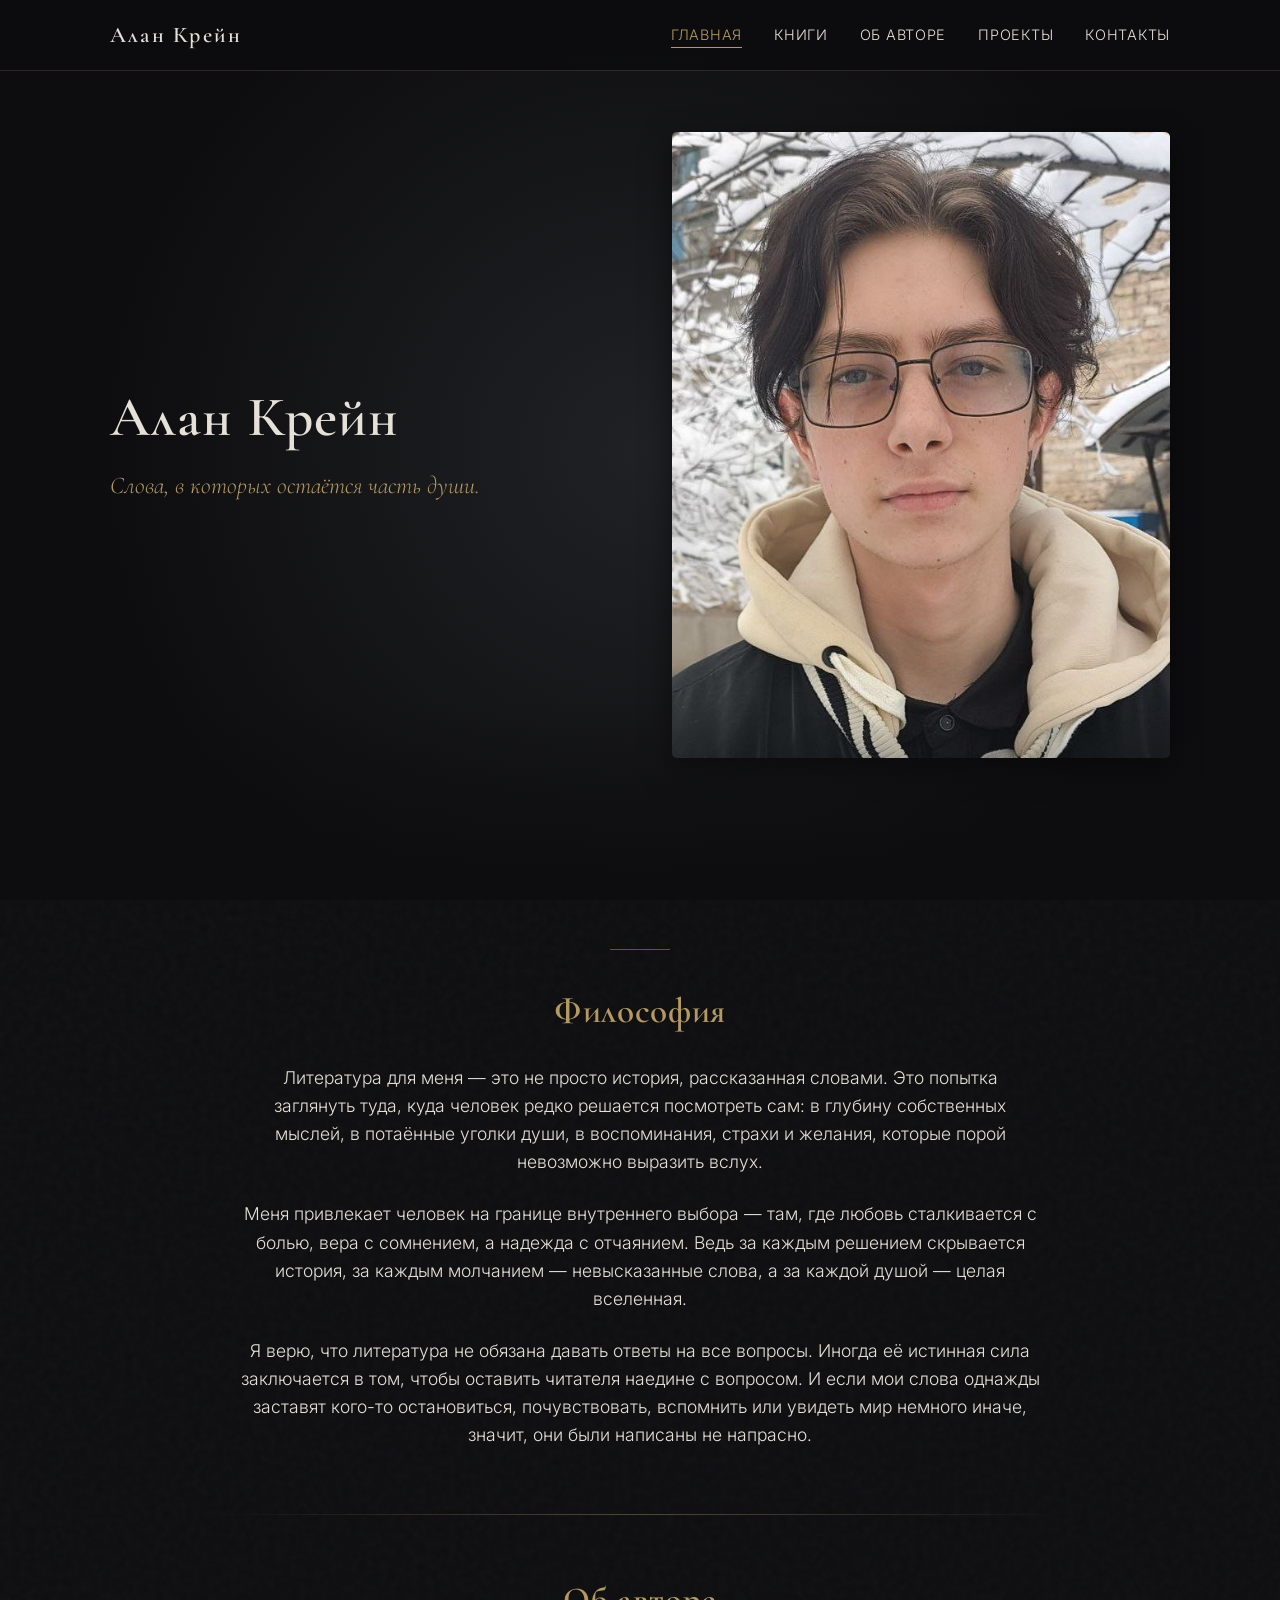
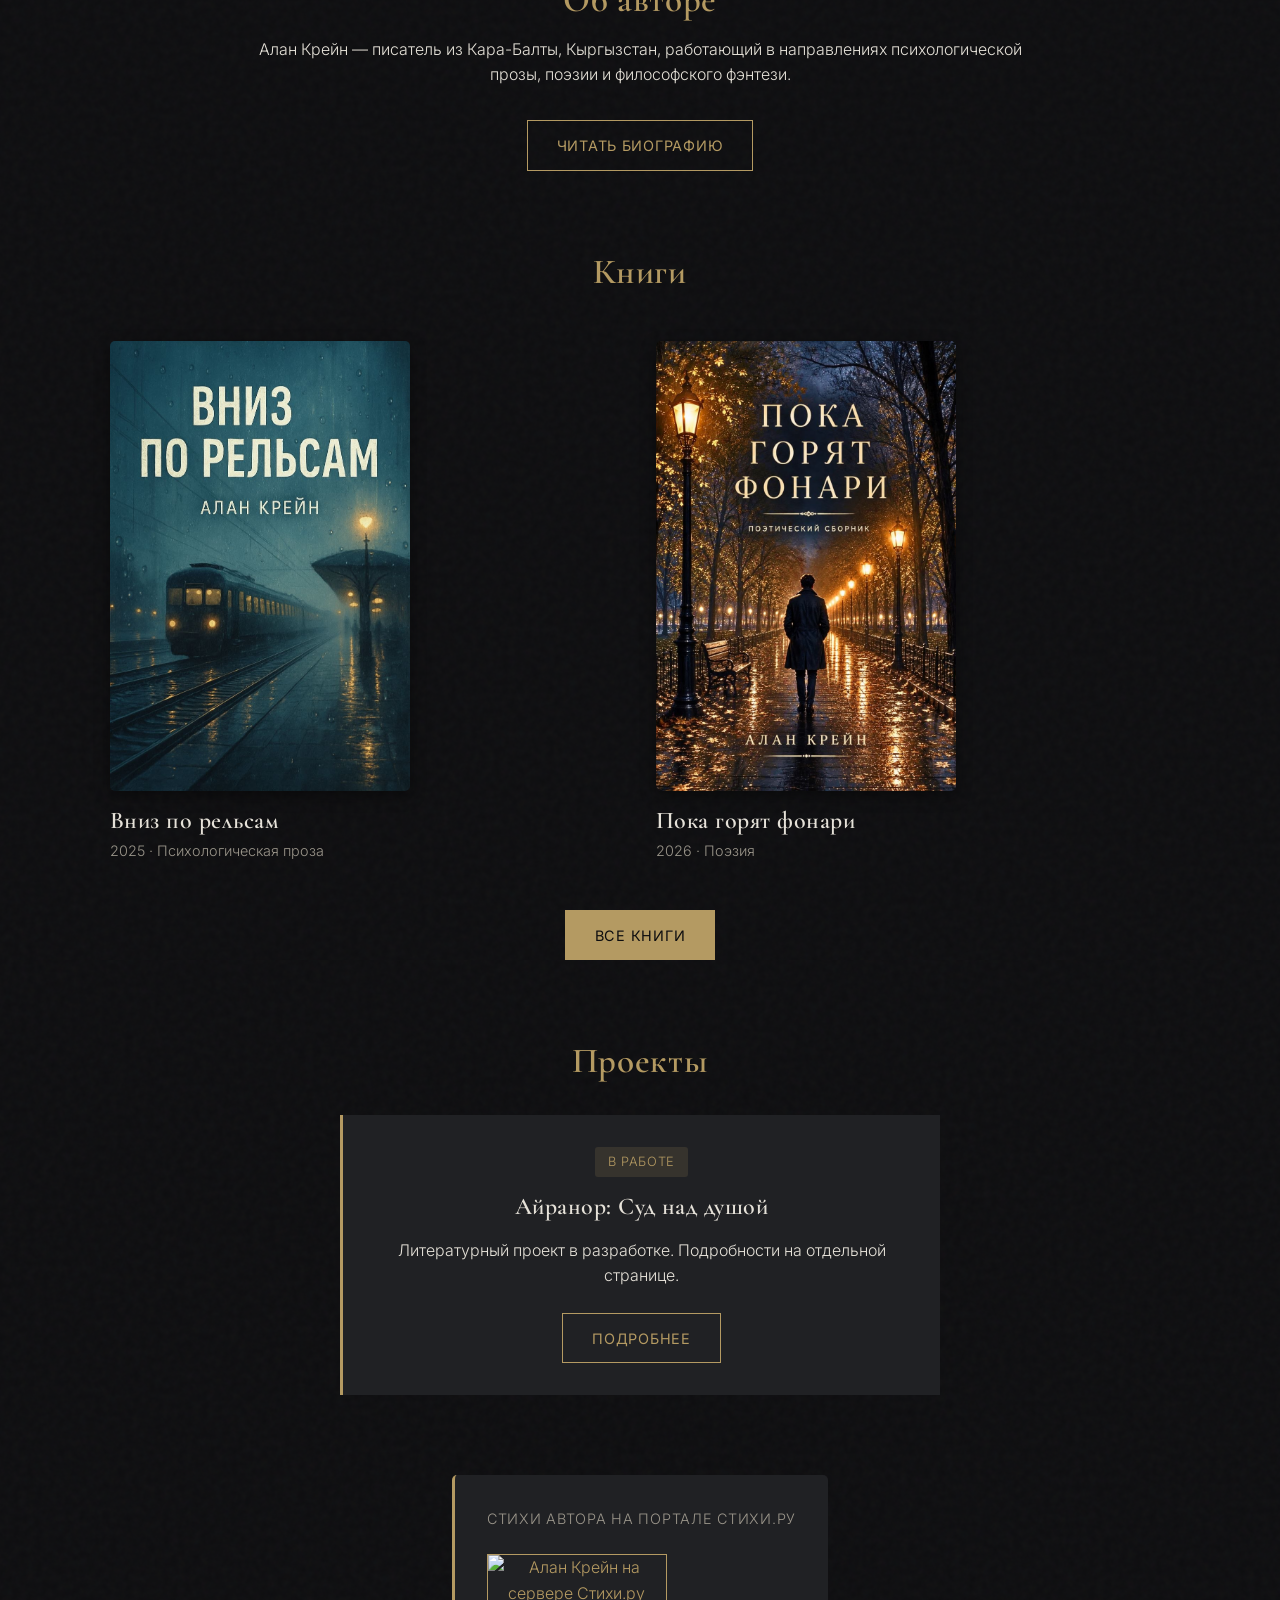
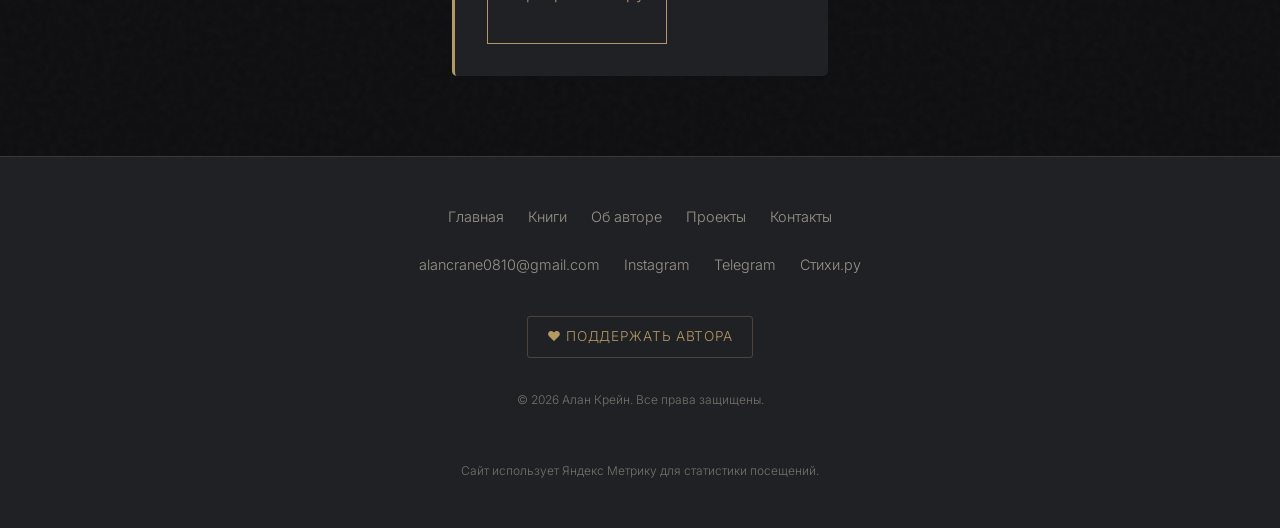
==== commit 735cef0e: "Центрирование блоков на главной странице" ====
--- a/index.html
+++ b/index.html
@@ -66,11 +66,10 @@
                     <img src="images/portrait.jpg" alt="Портрет писателя Алана Крейна" class="portrait-img">
                 </div>
             </div>
-            <!-- ПЛАВНЫЙ ПЕРЕХОД (Градиент от прозрачного к темному) -->
             <div style="position: absolute; bottom: 0; left: 0; right: 0; height: 200px; background: linear-gradient(to bottom, transparent, var(--coal)); pointer-events: none;"></div>
         </section>
 
-        <!-- ФИЛОСОФИЯ (С ЗОЛОТОЙ ЛИНИЕЙ) -->
+        <!-- ФИЛОСОФИЯ -->
         <section class="philosophy container" style="padding-top: 2rem; padding-bottom: 4rem;">
             <div style="text-align: center; margin-bottom: 2rem;">
                 <span style="display: inline-block; width: 60px; height: 1px; background: var(--gold); opacity: 0.5;"></span>
@@ -86,19 +85,20 @@
             <hr style="border: none; height: 1px; background: linear-gradient(90deg, transparent, rgba(180, 154, 98, 0.4), transparent); margin: 0 auto; width: 80%;">
         </div>
 
-        <!-- ОБ АВТОРЕ -->
-        <section class="about-brief container" style="padding-top: 4rem; padding-bottom: 5rem;">
-            <h2>Об авторе</h2>
-            <p>Алан Крейн — писатель из Кара-Балты, Кыргызстан, работающий в направлениях психологической прозы, поэзии и философского фэнтези.</p>
+        <!-- ОБ АВТОРЕ (ЦЕНТРИРОВАНО) -->
+        <section class="about-brief container" style="padding-top: 4rem; padding-bottom: 5rem; text-align: center;">
+            <h2 style="text-align: center;">Об авторе</h2>
+            <p style="max-width: 800px; margin: 0 auto 2rem auto; text-align: center;">Алан Крейн — писатель из Кара-Балты, Кыргызстан, работающий в направлениях психологической прозы, поэзии и философского фэнтези.</p>
             
-            <div class="section-link" style="text-align: left; margin-top: 2rem;">
+            <div>
                 <a href="about.html" class="btn btn-outline">Читать биографию</a>
             </div>
         </section>
 
-        <section class="shelf container">
-            <h2>Книги</h2>
-            <div class="books-grid">
+        <!-- КНИГИ (ЦЕНТРИРОВАНО) -->
+        <section class="shelf container" style="padding-bottom: 5rem;">
+            <h2 style="text-align: center; margin-bottom: 3rem;">Книги</h2>
+            <div class="books-grid" style="justify-content: center;">
                 <a href="book-vniz.html" class="book-card">
                     <img src="images/cover-vniz.jpg" alt="Обложка книги «Вниз по рельсам»" class="cover-img">
                     <h3>Вниз по рельсам</h3>
@@ -110,17 +110,18 @@
                     <p class="book-year">2026 · Поэзия</p>
                 </a>
             </div>
-            <div class="section-link">
+            <div style="text-align: center; margin-top: 3rem;">
                 <a href="books.html" class="btn">Все книги</a>
             </div>
         </section>
 
-        <section class="project-highlight container" style="padding-bottom: 2rem;">
-            <h2>Проекты</h2>
-            <div class="project-card">
+        <!-- ПРОЕКТЫ (ЦЕНТРИРОВАНО) -->
+        <section class="project-highlight container" style="padding-bottom: 5rem;">
+            <h2 style="text-align: center; margin-bottom: 2rem;">Проекты</h2>
+            <div class="project-card" style="max-width: 600px; margin: 0 auto; text-align: center;">
                 <span class="status-badge">В работе</span>
                 <h3>Айранор: Суд над душой</h3>
-                <p>Литературный проект в разработке. Подробности на отдельной странице.</p>
+                <p style="margin-bottom: 1.5rem;">Литературный проект в разработке. Подробности на отдельной странице.</p>
                 <a href="airanor.html" class="btn btn-outline">Подробнее</a>
             </div>
         </section>
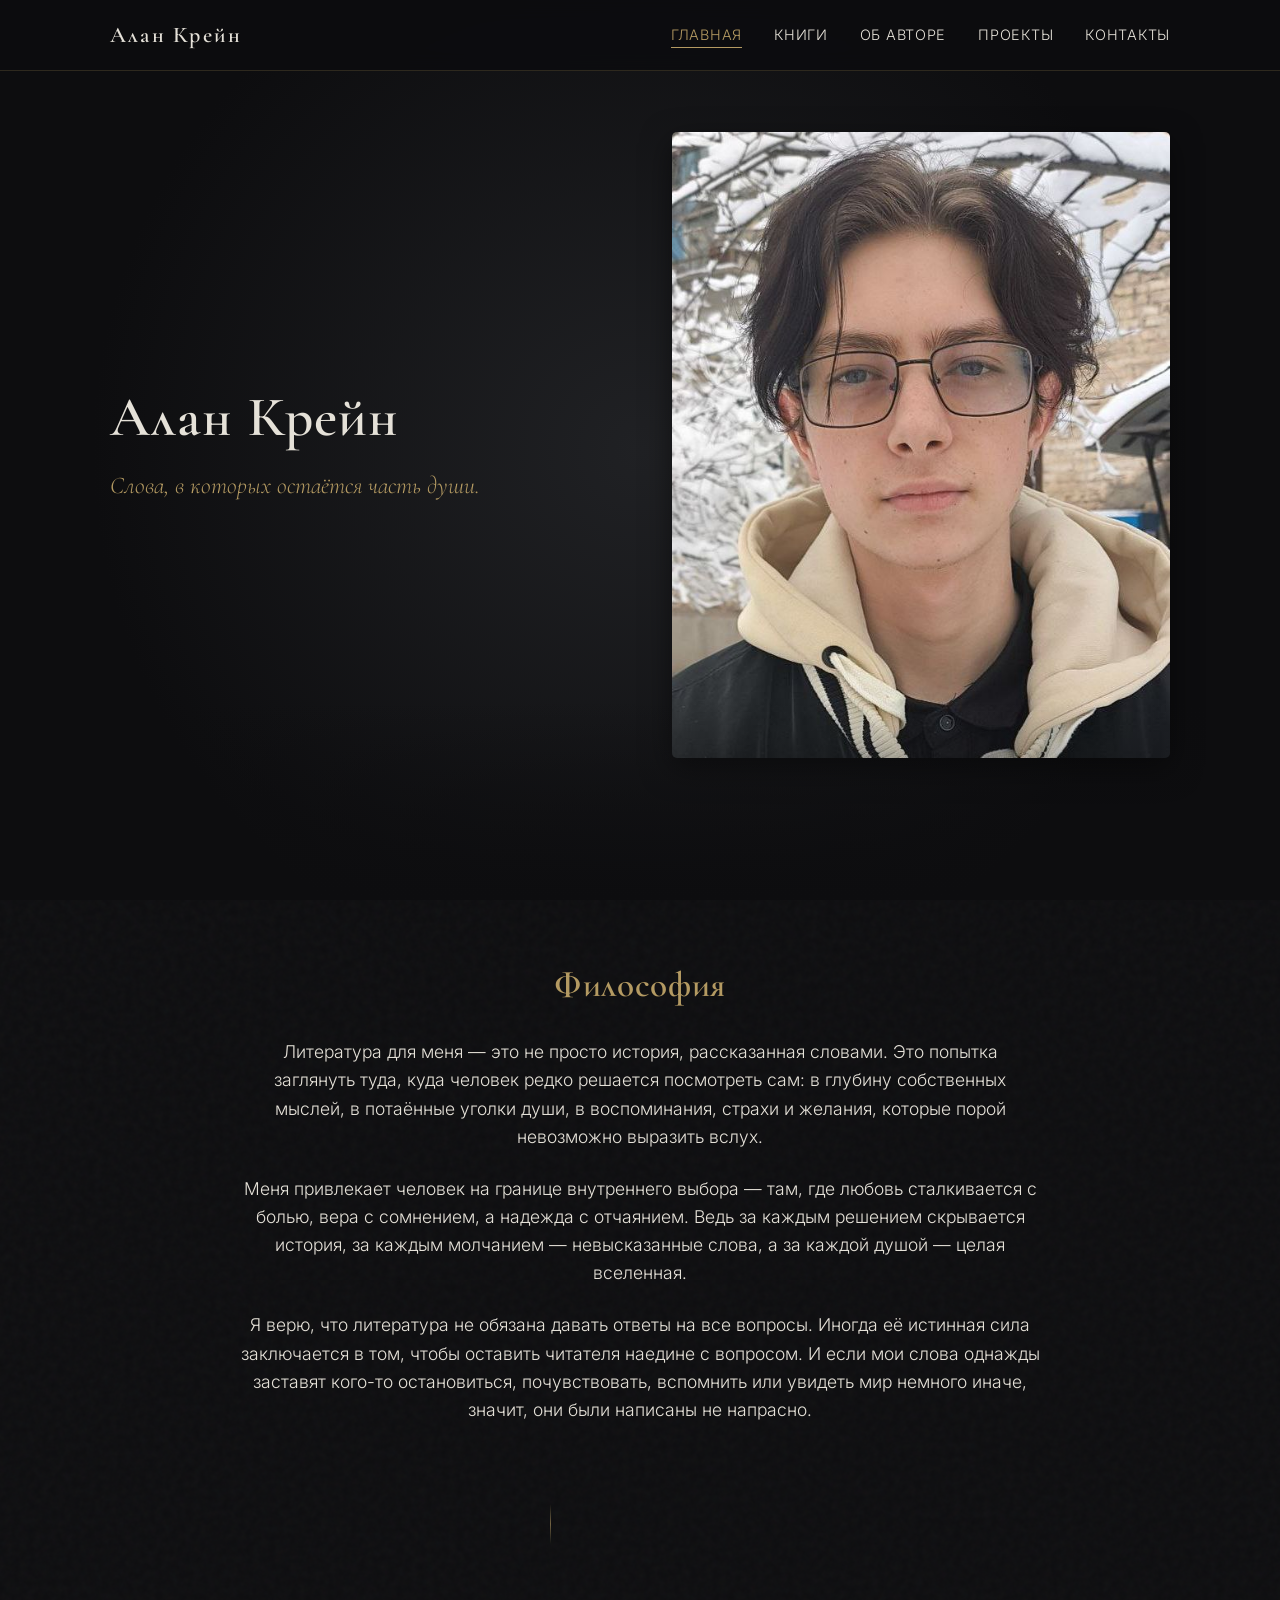
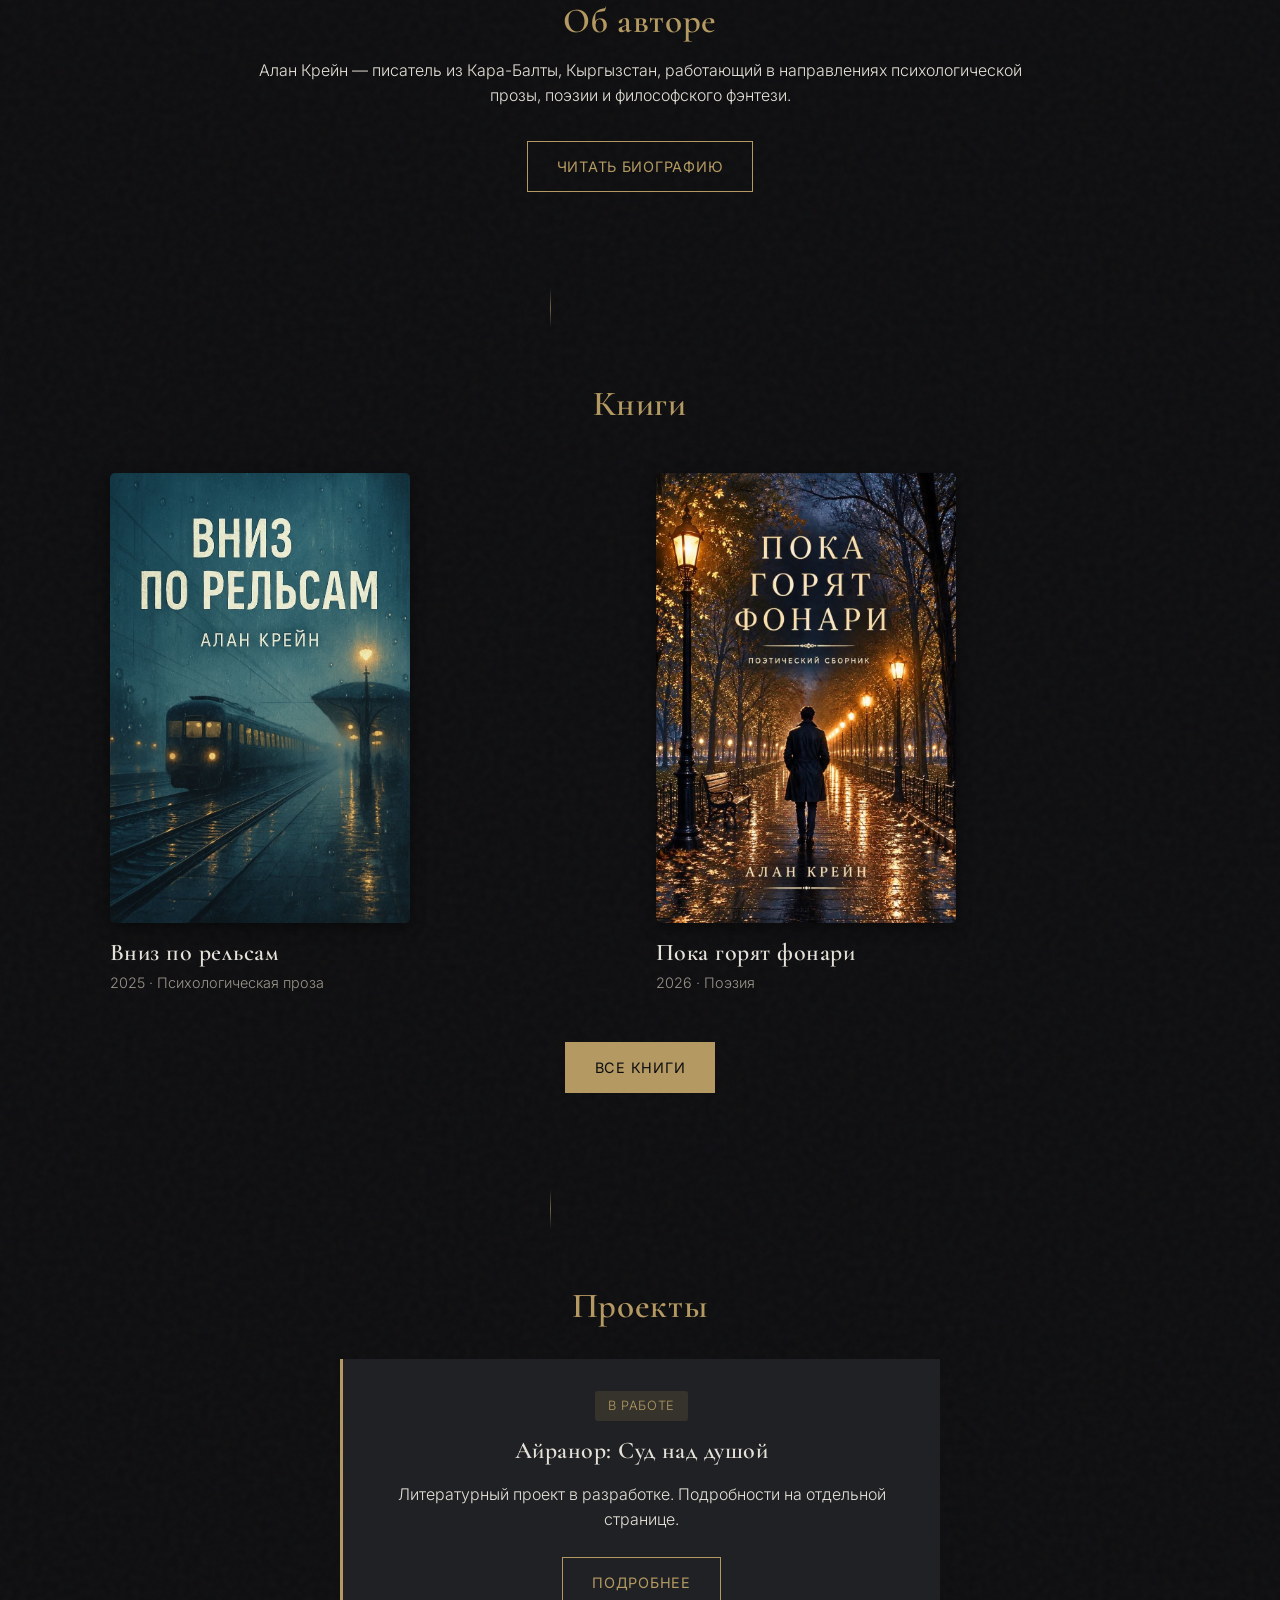
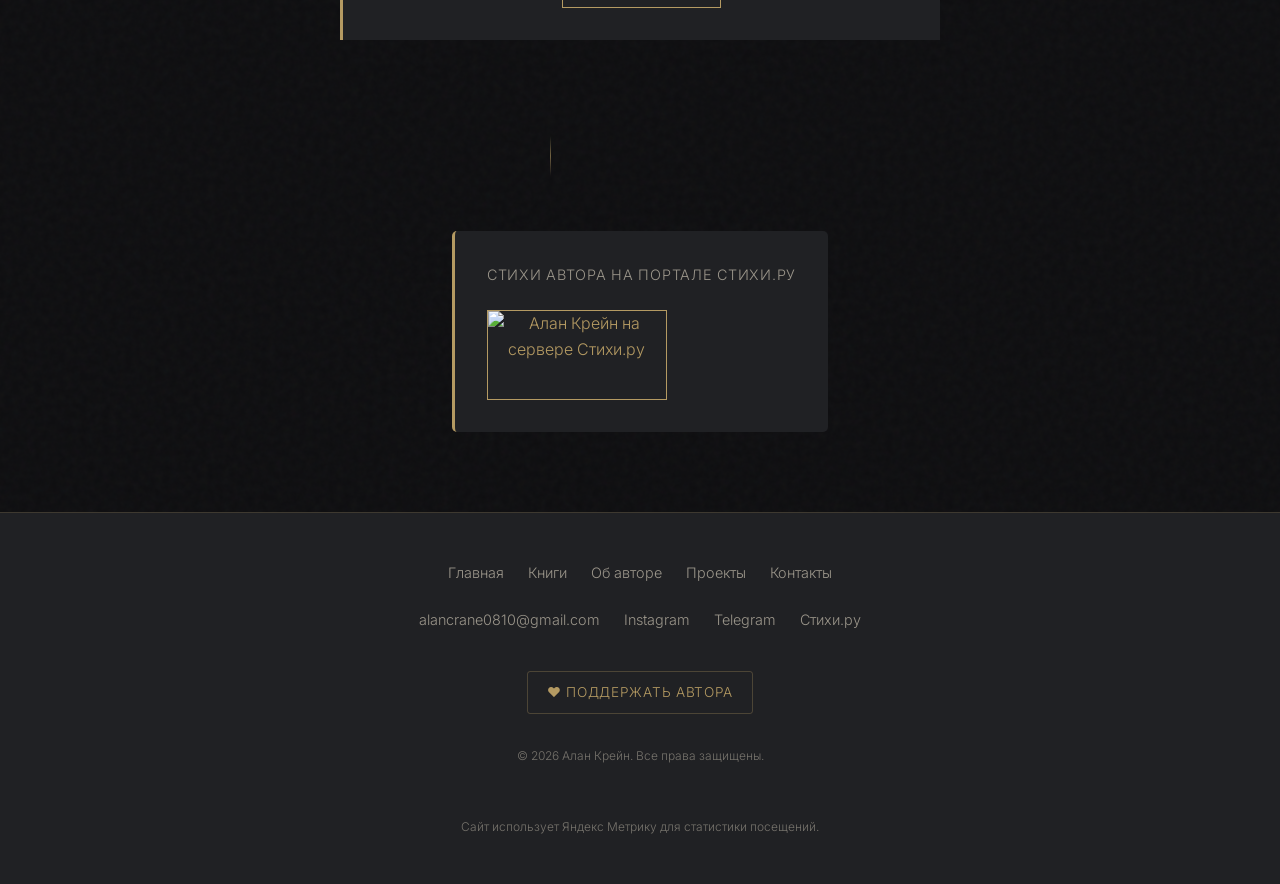
==== commit 6c9817b8: "Убран разделитель перед философией" ====
--- a/index.html
+++ b/index.html
@@ -69,11 +69,8 @@
             <div style="position: absolute; bottom: 0; left: 0; right: 0; height: 200px; background: linear-gradient(to bottom, transparent, var(--coal)); pointer-events: none;"></div>
         </section>
 
-        <!-- ФИЛОСОФИЯ -->
-        <section class="philosophy container" style="padding-top: 2rem; padding-bottom: 4rem;">
-            <div style="text-align: center; margin-bottom: 2rem;">
-                <span style="display: inline-block; width: 60px; height: 1px; background: var(--gold); opacity: 0.5;"></span>
-            </div>
+        <!-- ФИЛОСОФИЯ (БЕЗ ПОЛОСКИ СВЕРХУ) -->
+        <section class="philosophy container" style="padding-top: 4rem; padding-bottom: 4rem;">
             <h2 style="text-align: center; margin-bottom: 2rem;">Философия</h2>
             <p style="font-size: 1.1rem; margin-bottom: 1.5rem; text-align: center; max-width: 800px; margin-left: auto; margin-right: auto;">Литература для меня — это не просто история, рассказанная словами. Это попытка заглянуть туда, куда человек редко решается посмотреть сам: в глубину собственных мыслей, в потаённые уголки души, в воспоминания, страхи и желания, которые порой невозможно выразить вслух.</p>
             <p style="font-size: 1.1rem; margin-bottom: 1.5rem; text-align: center; max-width: 800px; margin-left: auto; margin-right: auto;">Меня привлекает человек на границе внутреннего выбора — там, где любовь сталкивается с болью, вера с сомнением, а надежда с отчаянием. Ведь за каждым решением скрывается история, за каждым молчанием — невысказанные слова, а за каждой душой — целая вселенная.</p>
@@ -81,22 +78,26 @@
         </section>
 
         <!-- РАЗДЕЛИТЕЛЬ -->
-        <div class="container">
-            <hr style="border: none; height: 1px; background: linear-gradient(90deg, transparent, rgba(180, 154, 98, 0.4), transparent); margin: 0 auto; width: 80%;">
+        <div class="container" style="text-align: center; margin: 1rem 0 2rem 0;">
+            <span style="display: inline-block; width: 1px; height: 40px; background: linear-gradient(to bottom, transparent, rgba(180, 154, 98, 0.6), transparent);"></span>
         </div>
 
-        <!-- ОБ АВТОРЕ (ЦЕНТРИРОВАНО) -->
-        <section class="about-brief container" style="padding-top: 4rem; padding-bottom: 5rem; text-align: center;">
+        <!-- ОБ АВТОРЕ -->
+        <section class="about-brief container" style="padding-top: 1rem; padding-bottom: 5rem; text-align: center;">
             <h2 style="text-align: center;">Об авторе</h2>
             <p style="max-width: 800px; margin: 0 auto 2rem auto; text-align: center;">Алан Крейн — писатель из Кара-Балты, Кыргызстан, работающий в направлениях психологической прозы, поэзии и философского фэнтези.</p>
-            
             <div>
                 <a href="about.html" class="btn btn-outline">Читать биографию</a>
             </div>
         </section>
 
-        <!-- КНИГИ (ЦЕНТРИРОВАНО) -->
-        <section class="shelf container" style="padding-bottom: 5rem;">
+        <!-- РАЗДЕЛИТЕЛЬ -->
+        <div class="container" style="text-align: center; margin: 1rem 0 2rem 0;">
+            <span style="display: inline-block; width: 1px; height: 40px; background: linear-gradient(to bottom, transparent, rgba(180, 154, 98, 0.6), transparent);"></span>
+        </div>
+
+        <!-- КНИГИ -->
+        <section class="shelf container" style="padding-top: 1rem; padding-bottom: 5rem;">
             <h2 style="text-align: center; margin-bottom: 3rem;">Книги</h2>
             <div class="books-grid" style="justify-content: center;">
                 <a href="book-vniz.html" class="book-card">
@@ -115,8 +116,13 @@
             </div>
         </section>
 
-        <!-- ПРОЕКТЫ (ЦЕНТРИРОВАНО) -->
-        <section class="project-highlight container" style="padding-bottom: 5rem;">
+        <!-- РАЗДЕЛИТЕЛЬ -->
+        <div class="container" style="text-align: center; margin: 1rem 0 2rem 0;">
+            <span style="display: inline-block; width: 1px; height: 40px; background: linear-gradient(to bottom, transparent, rgba(180, 154, 98, 0.6), transparent);"></span>
+        </div>
+
+        <!-- ПРОЕКТЫ -->
+        <section class="project-highlight container" style="padding-top: 1rem; padding-bottom: 5rem;">
             <h2 style="text-align: center; margin-bottom: 2rem;">Проекты</h2>
             <div class="project-card" style="max-width: 600px; margin: 0 auto; text-align: center;">
                 <span class="status-badge">В работе</span>
@@ -126,8 +132,13 @@
             </div>
         </section>
 
+        <!-- РАЗДЕЛИТЕЛЬ -->
+        <div class="container" style="text-align: center; margin: 1rem 0 2rem 0;">
+            <span style="display: inline-block; width: 1px; height: 40px; background: linear-gradient(to bottom, transparent, rgba(180, 154, 98, 0.6), transparent);"></span>
+        </div>
+
         <!-- СТИХИ.РУ В САМОМ НИЗУ -->
-        <section class="container" style="padding-bottom: 5rem; text-align: center;">
+        <section class="container" style="padding-top: 1rem; padding-bottom: 5rem; text-align: center;">
             <div style="padding: 2rem; background-color: var(--graphite); border-left: 3px solid var(--gold); border-radius: 5px; display: inline-block;">
                 <p style="margin-bottom: 1.5rem; font-size: 0.9rem; color: var(--text-muted); text-transform: uppercase; letter-spacing: 0.05em;">Стихи автора на портале Стихи.ру</p>
                 <a href="https://stihi.ru/avtor/infinityquill" target="_blank" rel="noopener noreferrer">
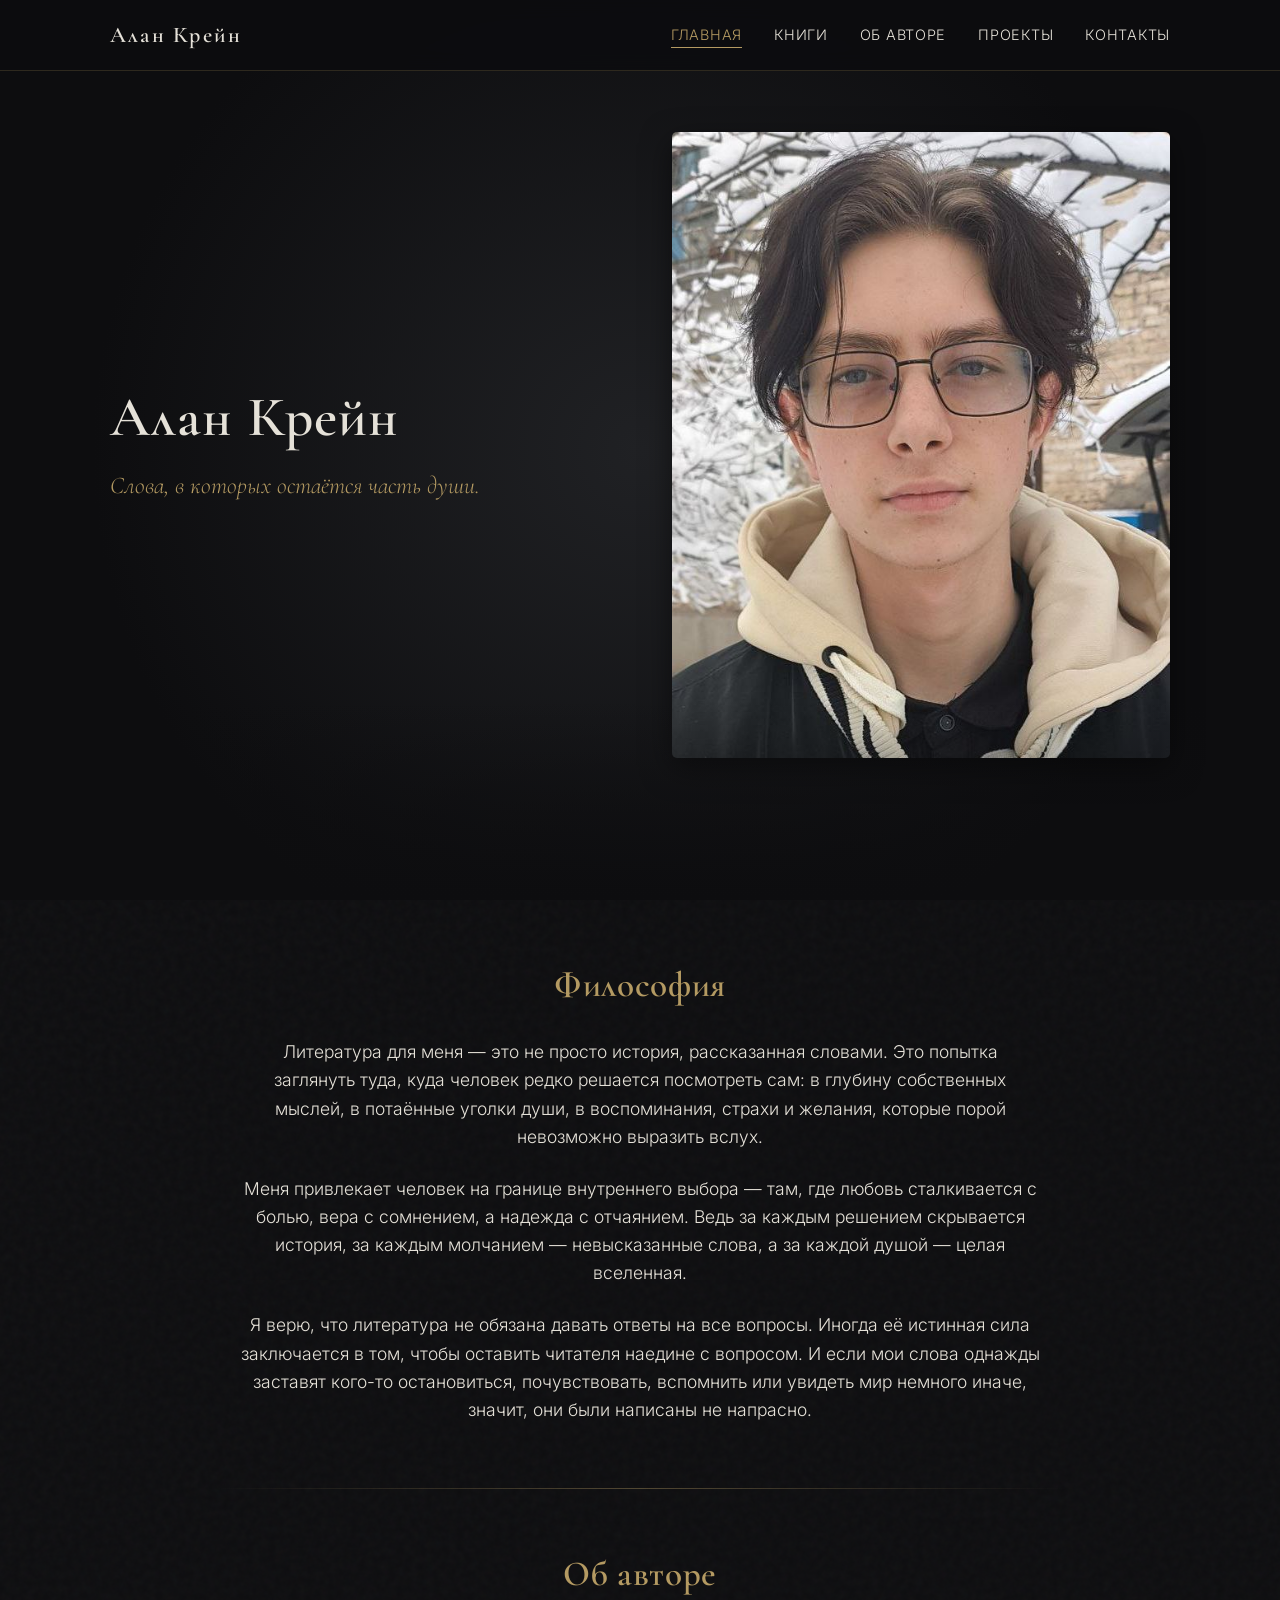
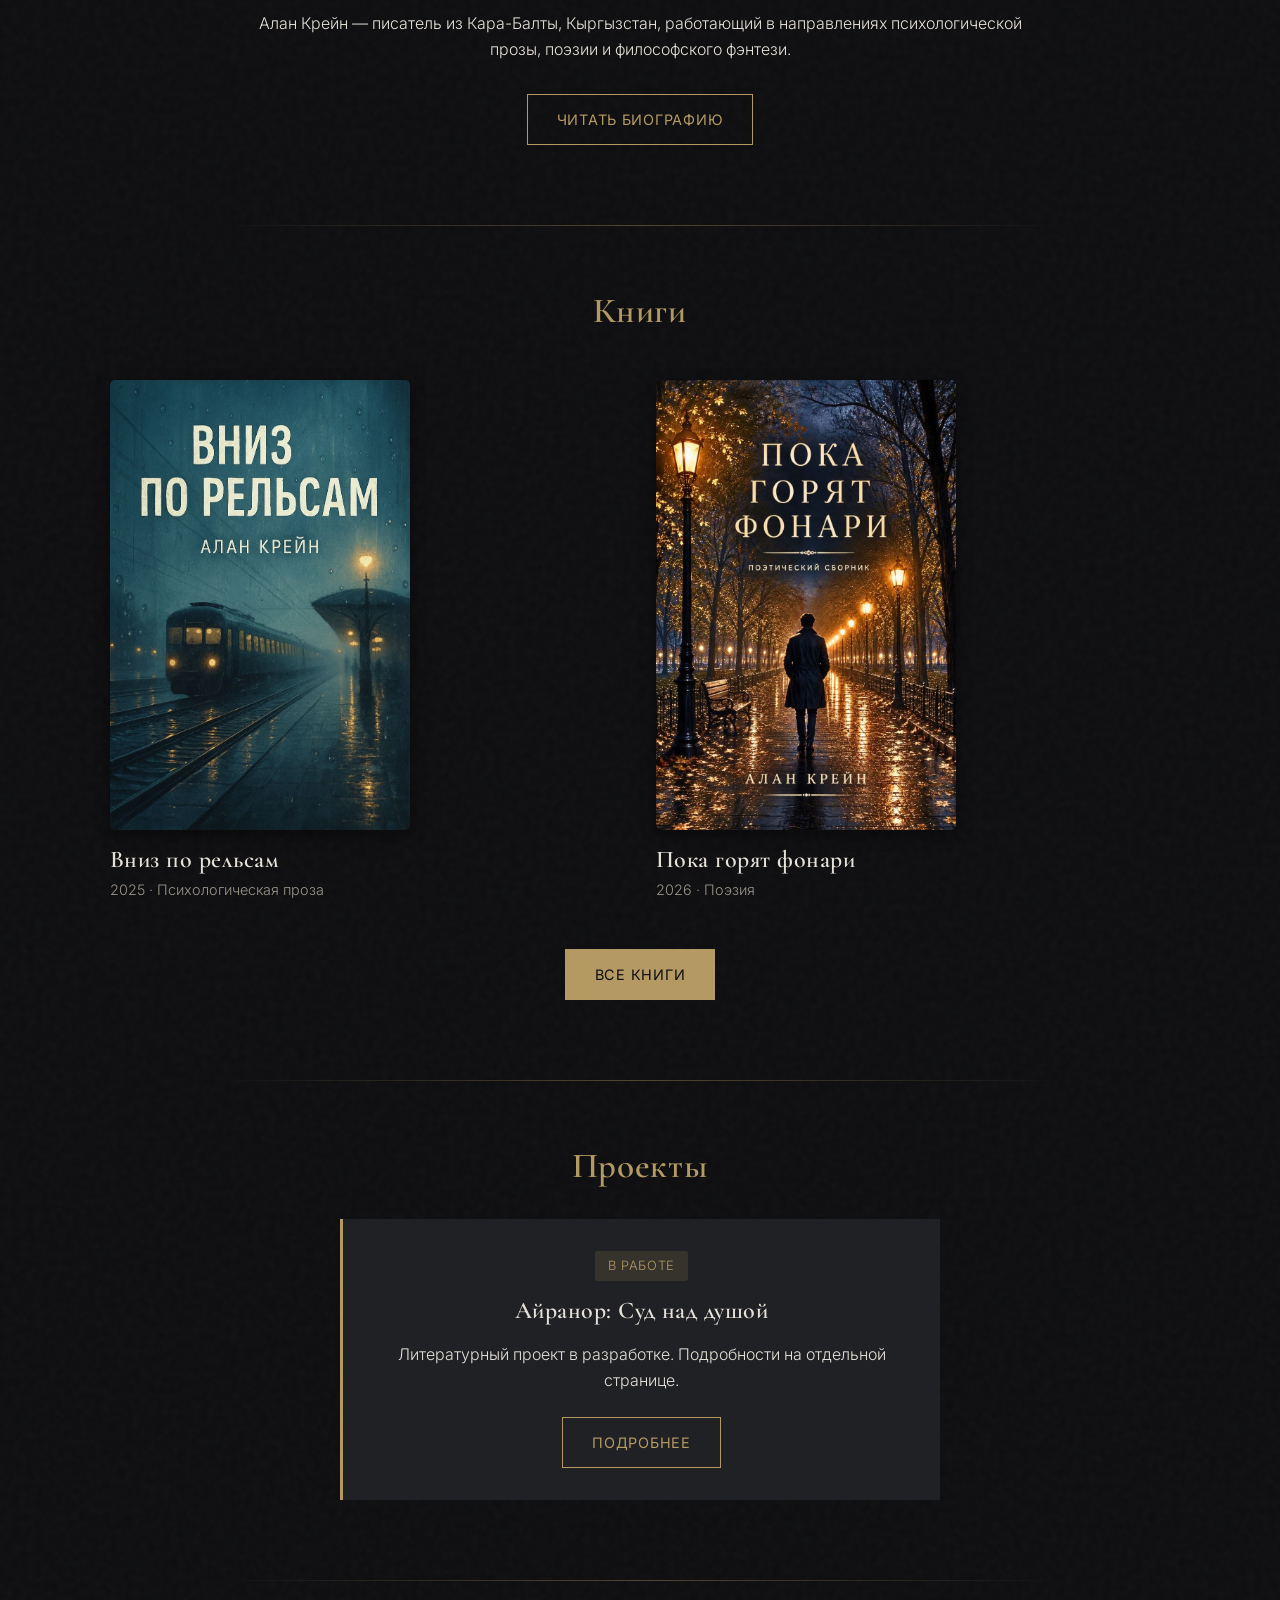
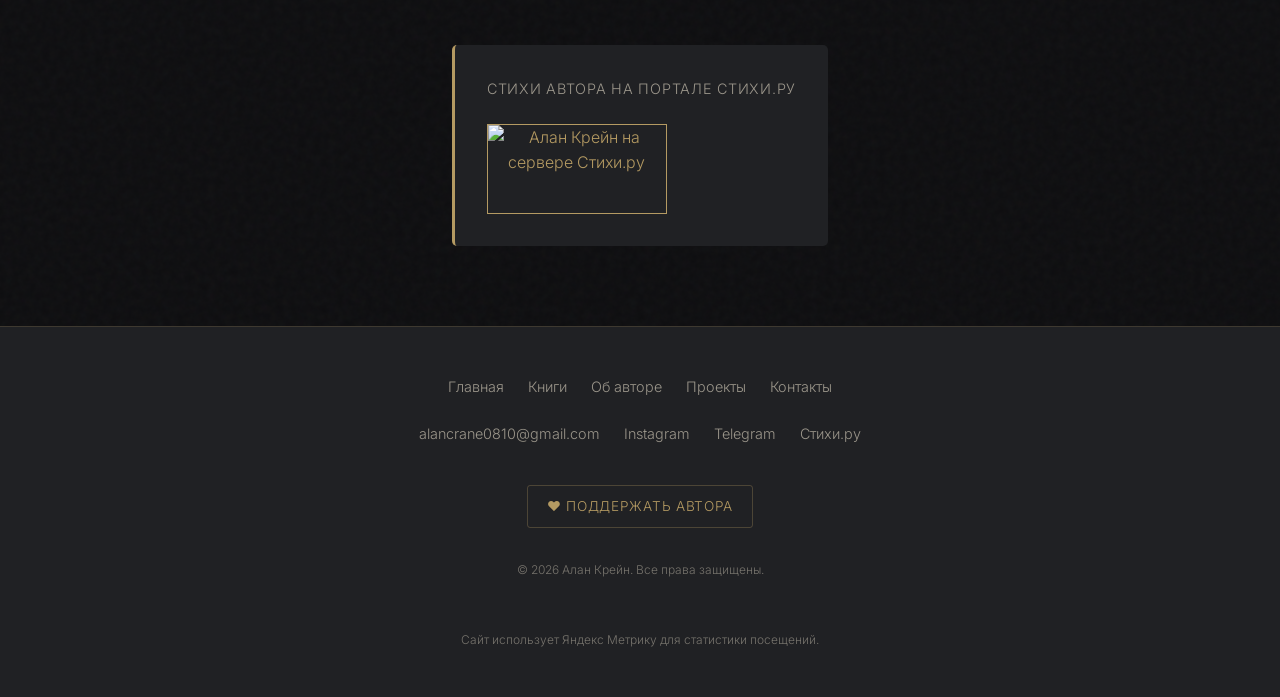
==== commit 047a00bb: "Заменены вертикальные палки на горизонтальные линии" ====
--- a/index.html
+++ b/index.html
@@ -69,7 +69,7 @@
             <div style="position: absolute; bottom: 0; left: 0; right: 0; height: 200px; background: linear-gradient(to bottom, transparent, var(--coal)); pointer-events: none;"></div>
         </section>
 
-        <!-- ФИЛОСОФИЯ (БЕЗ ПОЛОСКИ СВЕРХУ) -->
+        <!-- ФИЛОСОФИЯ (БЕЗ ПОЛОСКИ) -->
         <section class="philosophy container" style="padding-top: 4rem; padding-bottom: 4rem;">
             <h2 style="text-align: center; margin-bottom: 2rem;">Философия</h2>
             <p style="font-size: 1.1rem; margin-bottom: 1.5rem; text-align: center; max-width: 800px; margin-left: auto; margin-right: auto;">Литература для меня — это не просто история, рассказанная словами. Это попытка заглянуть туда, куда человек редко решается посмотреть сам: в глубину собственных мыслей, в потаённые уголки души, в воспоминания, страхи и желания, которые порой невозможно выразить вслух.</p>
@@ -77,13 +77,13 @@
             <p style="font-size: 1.1rem; text-align: center; max-width: 800px; margin-left: auto; margin-right: auto;">Я верю, что литература не обязана давать ответы на все вопросы. Иногда её истинная сила заключается в том, чтобы оставить читателя наедине с вопросом. И если мои слова однажды заставят кого-то остановиться, почувствовать, вспомнить или увидеть мир немного иначе, значит, они были написаны не напрасно.</p>
         </section>
 
-        <!-- РАЗДЕЛИТЕЛЬ -->
-        <div class="container" style="text-align: center; margin: 1rem 0 2rem 0;">
-            <span style="display: inline-block; width: 1px; height: 40px; background: linear-gradient(to bottom, transparent, rgba(180, 154, 98, 0.6), transparent);"></span>
+        <!-- ГОРИЗОНТАЛЬНЫЙ РАЗДЕЛИТЕЛЬ -->
+        <div class="container">
+            <hr style="border: none; height: 1px; background: linear-gradient(90deg, transparent, rgba(180, 154, 98, 0.4), transparent); margin: 0 auto; width: 80%;">
         </div>
 
         <!-- ОБ АВТОРЕ -->
-        <section class="about-brief container" style="padding-top: 1rem; padding-bottom: 5rem; text-align: center;">
+        <section class="about-brief container" style="padding-top: 4rem; padding-bottom: 5rem; text-align: center;">
             <h2 style="text-align: center;">Об авторе</h2>
             <p style="max-width: 800px; margin: 0 auto 2rem auto; text-align: center;">Алан Крейн — писатель из Кара-Балты, Кыргызстан, работающий в направлениях психологической прозы, поэзии и философского фэнтези.</p>
             <div>
@@ -91,13 +91,13 @@
             </div>
         </section>
 
-        <!-- РАЗДЕЛИТЕЛЬ -->
-        <div class="container" style="text-align: center; margin: 1rem 0 2rem 0;">
-            <span style="display: inline-block; width: 1px; height: 40px; background: linear-gradient(to bottom, transparent, rgba(180, 154, 98, 0.6), transparent);"></span>
+        <!-- ГОРИЗОНТАЛЬНЫЙ РАЗДЕЛИТЕЛЬ -->
+        <div class="container">
+            <hr style="border: none; height: 1px; background: linear-gradient(90deg, transparent, rgba(180, 154, 98, 0.4), transparent); margin: 0 auto; width: 80%;">
         </div>
 
         <!-- КНИГИ -->
-        <section class="shelf container" style="padding-top: 1rem; padding-bottom: 5rem;">
+        <section class="shelf container" style="padding-top: 4rem; padding-bottom: 5rem;">
             <h2 style="text-align: center; margin-bottom: 3rem;">Книги</h2>
             <div class="books-grid" style="justify-content: center;">
                 <a href="book-vniz.html" class="book-card">
@@ -116,13 +116,13 @@
             </div>
         </section>
 
-        <!-- РАЗДЕЛИТЕЛЬ -->
-        <div class="container" style="text-align: center; margin: 1rem 0 2rem 0;">
-            <span style="display: inline-block; width: 1px; height: 40px; background: linear-gradient(to bottom, transparent, rgba(180, 154, 98, 0.6), transparent);"></span>
+        <!-- ГОРИЗОНТАЛЬНЫЙ РАЗДЕЛИТЕЛЬ -->
+        <div class="container">
+            <hr style="border: none; height: 1px; background: linear-gradient(90deg, transparent, rgba(180, 154, 98, 0.4), transparent); margin: 0 auto; width: 80%;">
         </div>
 
         <!-- ПРОЕКТЫ -->
-        <section class="project-highlight container" style="padding-top: 1rem; padding-bottom: 5rem;">
+        <section class="project-highlight container" style="padding-top: 4rem; padding-bottom: 5rem;">
             <h2 style="text-align: center; margin-bottom: 2rem;">Проекты</h2>
             <div class="project-card" style="max-width: 600px; margin: 0 auto; text-align: center;">
                 <span class="status-badge">В работе</span>
@@ -132,13 +132,13 @@
             </div>
         </section>
 
-        <!-- РАЗДЕЛИТЕЛЬ -->
-        <div class="container" style="text-align: center; margin: 1rem 0 2rem 0;">
-            <span style="display: inline-block; width: 1px; height: 40px; background: linear-gradient(to bottom, transparent, rgba(180, 154, 98, 0.6), transparent);"></span>
+        <!-- ГОРИЗОНТАЛЬНЫЙ РАЗДЕЛИТЕЛЬ -->
+        <div class="container">
+            <hr style="border: none; height: 1px; background: linear-gradient(90deg, transparent, rgba(180, 154, 98, 0.4), transparent); margin: 0 auto; width: 80%;">
         </div>
 
         <!-- СТИХИ.РУ В САМОМ НИЗУ -->
-        <section class="container" style="padding-top: 1rem; padding-bottom: 5rem; text-align: center;">
+        <section class="container" style="padding-top: 4rem; padding-bottom: 5rem; text-align: center;">
             <div style="padding: 2rem; background-color: var(--graphite); border-left: 3px solid var(--gold); border-radius: 5px; display: inline-block;">
                 <p style="margin-bottom: 1.5rem; font-size: 0.9rem; color: var(--text-muted); text-transform: uppercase; letter-spacing: 0.05em;">Стихи автора на портале Стихи.ру</p>
                 <a href="https://stihi.ru/avtor/infinityquill" target="_blank" rel="noopener noreferrer">
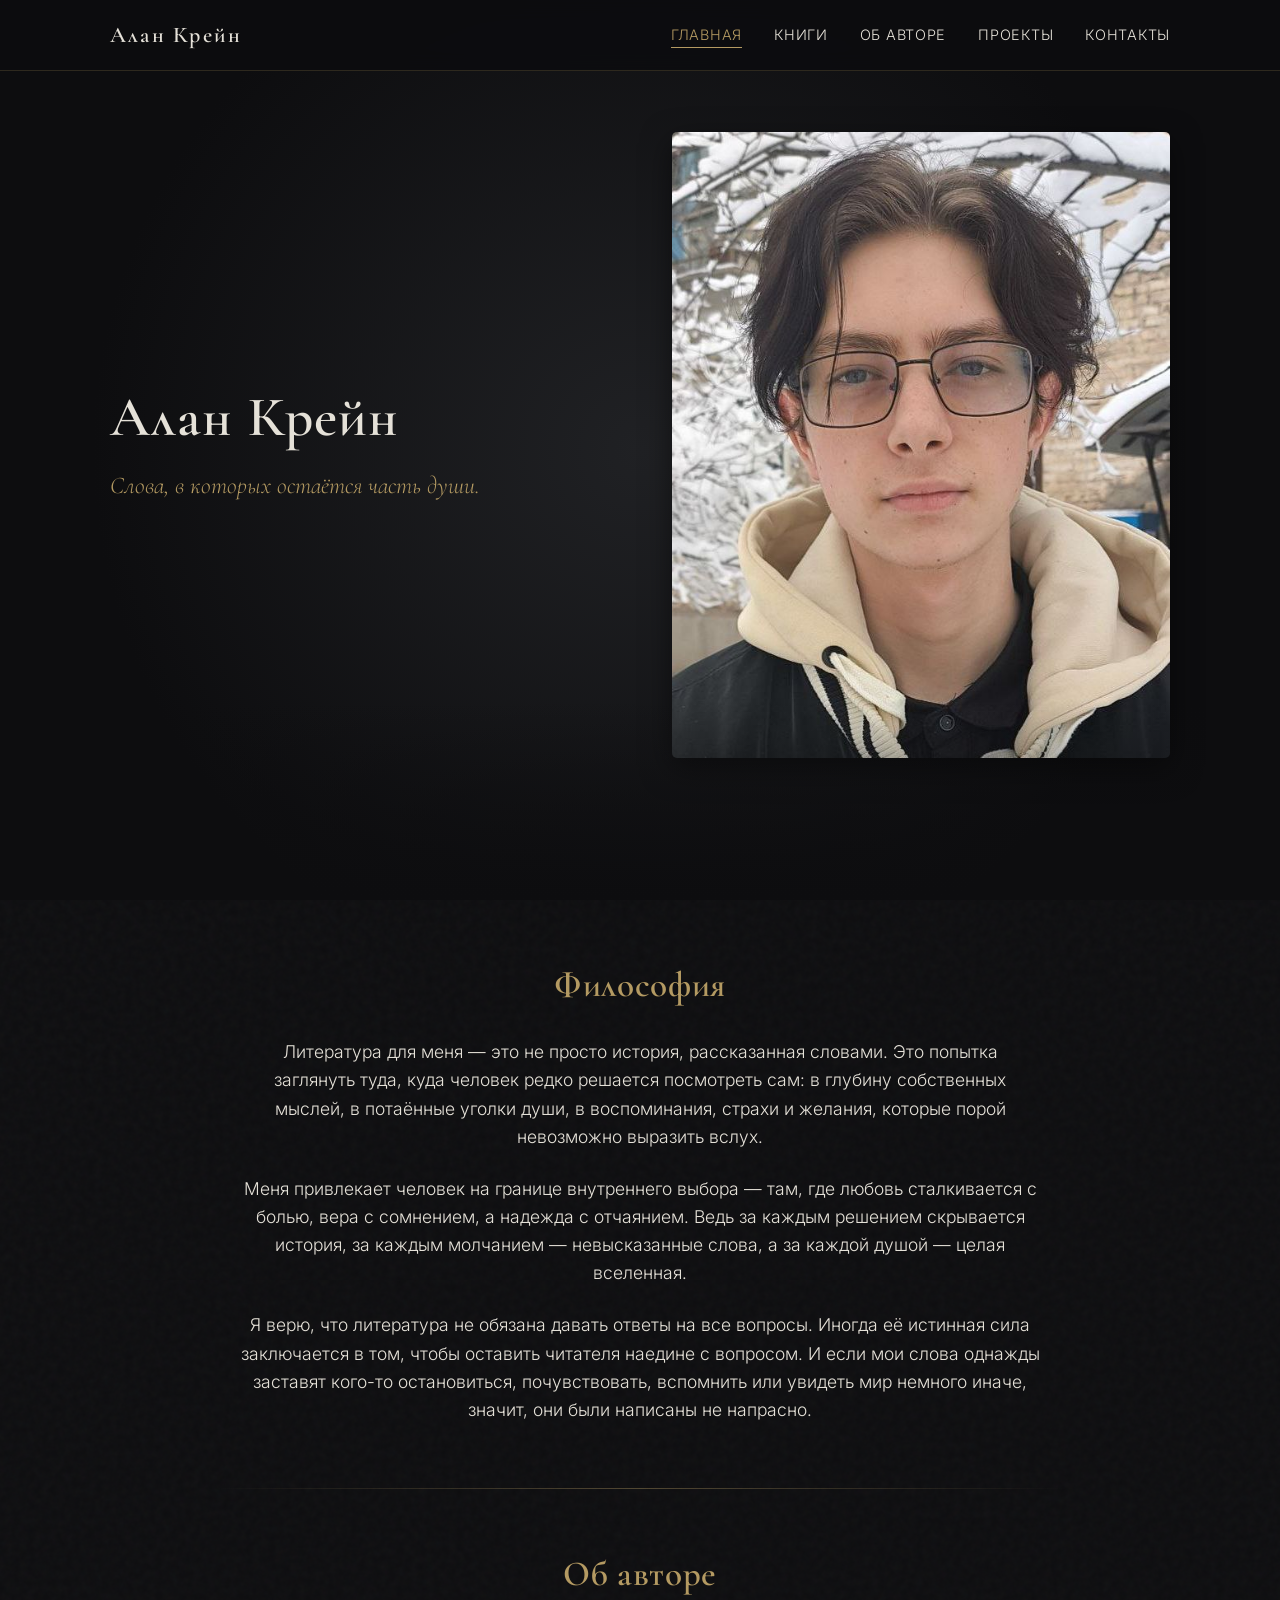
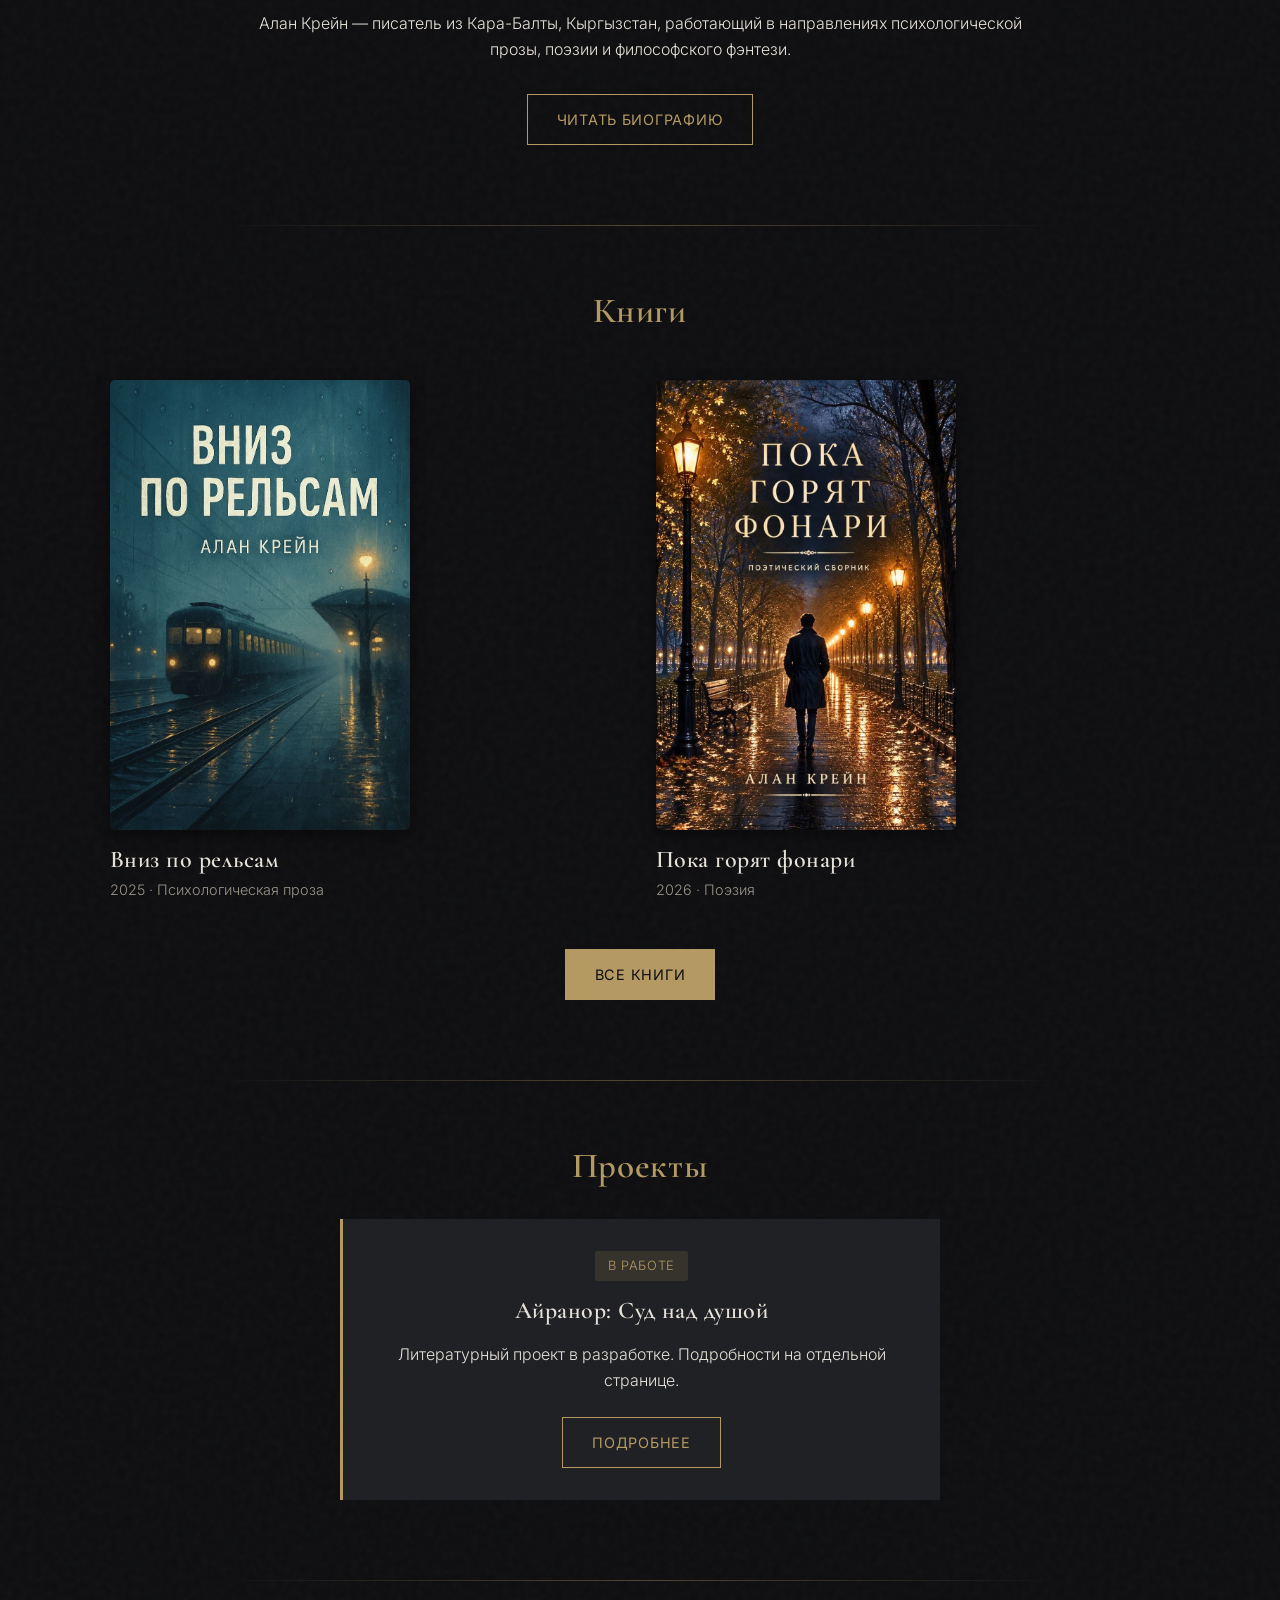
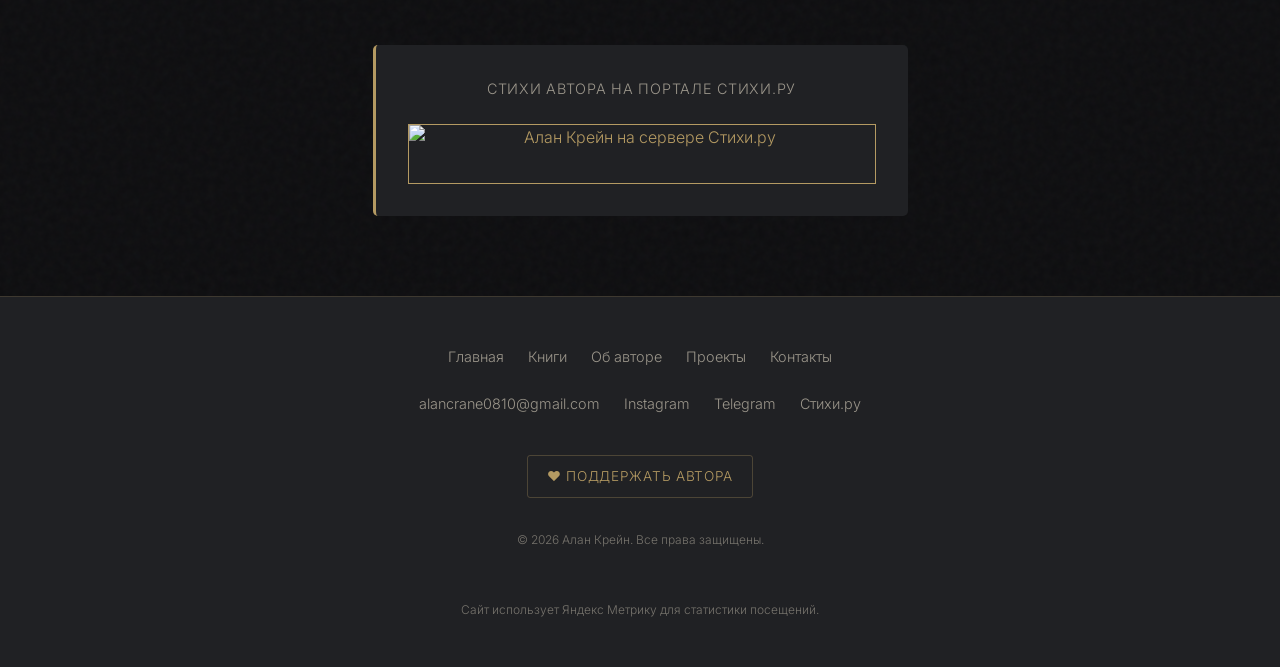
==== commit e9bc8107: "Изменен формат ссылки на Стихи.ру" ====
--- a/index.html
+++ b/index.html
@@ -69,7 +69,7 @@
             <div style="position: absolute; bottom: 0; left: 0; right: 0; height: 200px; background: linear-gradient(to bottom, transparent, var(--coal)); pointer-events: none;"></div>
         </section>
 
-        <!-- ФИЛОСОФИЯ (БЕЗ ПОЛОСКИ) -->
+        <!-- ФИЛОСОФИЯ -->
         <section class="philosophy container" style="padding-top: 4rem; padding-bottom: 4rem;">
             <h2 style="text-align: center; margin-bottom: 2rem;">Философия</h2>
             <p style="font-size: 1.1rem; margin-bottom: 1.5rem; text-align: center; max-width: 800px; margin-left: auto; margin-right: auto;">Литература для меня — это не просто история, рассказанная словами. Это попытка заглянуть туда, куда человек редко решается посмотреть сам: в глубину собственных мыслей, в потаённые уголки души, в воспоминания, страхи и желания, которые порой невозможно выразить вслух.</p>
@@ -77,7 +77,7 @@
             <p style="font-size: 1.1rem; text-align: center; max-width: 800px; margin-left: auto; margin-right: auto;">Я верю, что литература не обязана давать ответы на все вопросы. Иногда её истинная сила заключается в том, чтобы оставить читателя наедине с вопросом. И если мои слова однажды заставят кого-то остановиться, почувствовать, вспомнить или увидеть мир немного иначе, значит, они были написаны не напрасно.</p>
         </section>
 
-        <!-- ГОРИЗОНТАЛЬНЫЙ РАЗДЕЛИТЕЛЬ -->
+        <!-- РАЗДЕЛИТЕЛЬ -->
         <div class="container">
             <hr style="border: none; height: 1px; background: linear-gradient(90deg, transparent, rgba(180, 154, 98, 0.4), transparent); margin: 0 auto; width: 80%;">
         </div>
@@ -91,7 +91,7 @@
             </div>
         </section>
 
-        <!-- ГОРИЗОНТАЛЬНЫЙ РАЗДЕЛИТЕЛЬ -->
+        <!-- РАЗДЕЛИТЕЛЬ -->
         <div class="container">
             <hr style="border: none; height: 1px; background: linear-gradient(90deg, transparent, rgba(180, 154, 98, 0.4), transparent); margin: 0 auto; width: 80%;">
         </div>
@@ -116,7 +116,7 @@
             </div>
         </section>
 
-        <!-- ГОРИЗОНТАЛЬНЫЙ РАЗДЕЛИТЕЛЬ -->
+        <!-- РАЗДЕЛИТЕЛЬ -->
         <div class="container">
             <hr style="border: none; height: 1px; background: linear-gradient(90deg, transparent, rgba(180, 154, 98, 0.4), transparent); margin: 0 auto; width: 80%;">
         </div>
@@ -132,17 +132,17 @@
             </div>
         </section>
 
-        <!-- ГОРИЗОНТАЛЬНЫЙ РАЗДЕЛИТЕЛЬ -->
+        <!-- РАЗДЕЛИТЕЛЬ -->
         <div class="container">
             <hr style="border: none; height: 1px; background: linear-gradient(90deg, transparent, rgba(180, 154, 98, 0.4), transparent); margin: 0 auto; width: 80%;">
         </div>
 
-        <!-- СТИХИ.РУ В САМОМ НИЗУ -->
+        <!-- СТИХИ.РУ В САМОМ НИЗУ (ГОРИЗОНТАЛЬНЫЙ БАННЕР) -->
         <section class="container" style="padding-top: 4rem; padding-bottom: 5rem; text-align: center;">
             <div style="padding: 2rem; background-color: var(--graphite); border-left: 3px solid var(--gold); border-radius: 5px; display: inline-block;">
                 <p style="margin-bottom: 1.5rem; font-size: 0.9rem; color: var(--text-muted); text-transform: uppercase; letter-spacing: 0.05em;">Стихи автора на портале Стихи.ру</p>
-                <a href="https://stihi.ru/avtor/infinityquill" target="_blank" rel="noopener noreferrer">
-                    <img src="https://stihi.ru/images/author180x90.gif" width="180" height="90" border="1" alt="Алан Крейн на сервере Стихи.ру">
+                <a href="https://stihi.ru/avtor/infinityquill">
+                    <img src="https://stihi.ru/images/author468x60.gif" width="468" height="60" border="1" alt="Алан Крейн на сервере Стихи.ру">
                 </a>
             </div>
         </section>
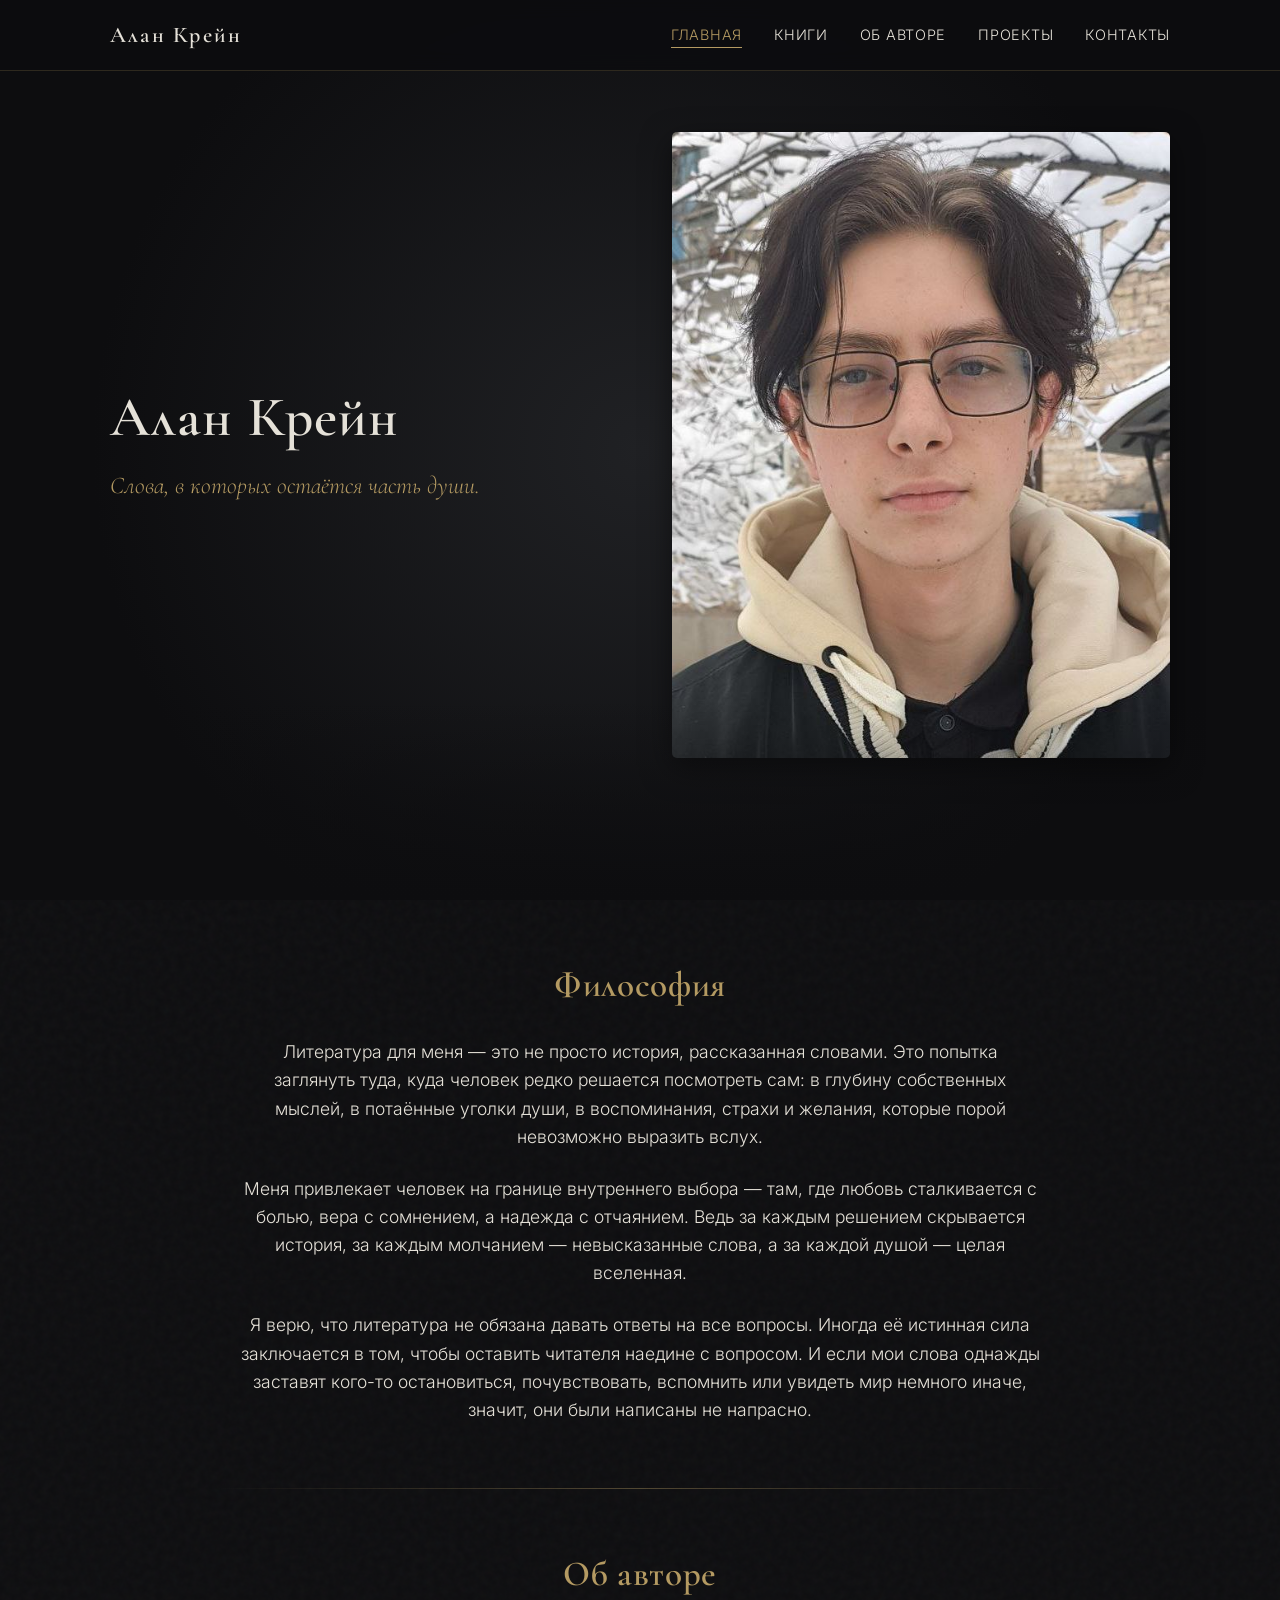
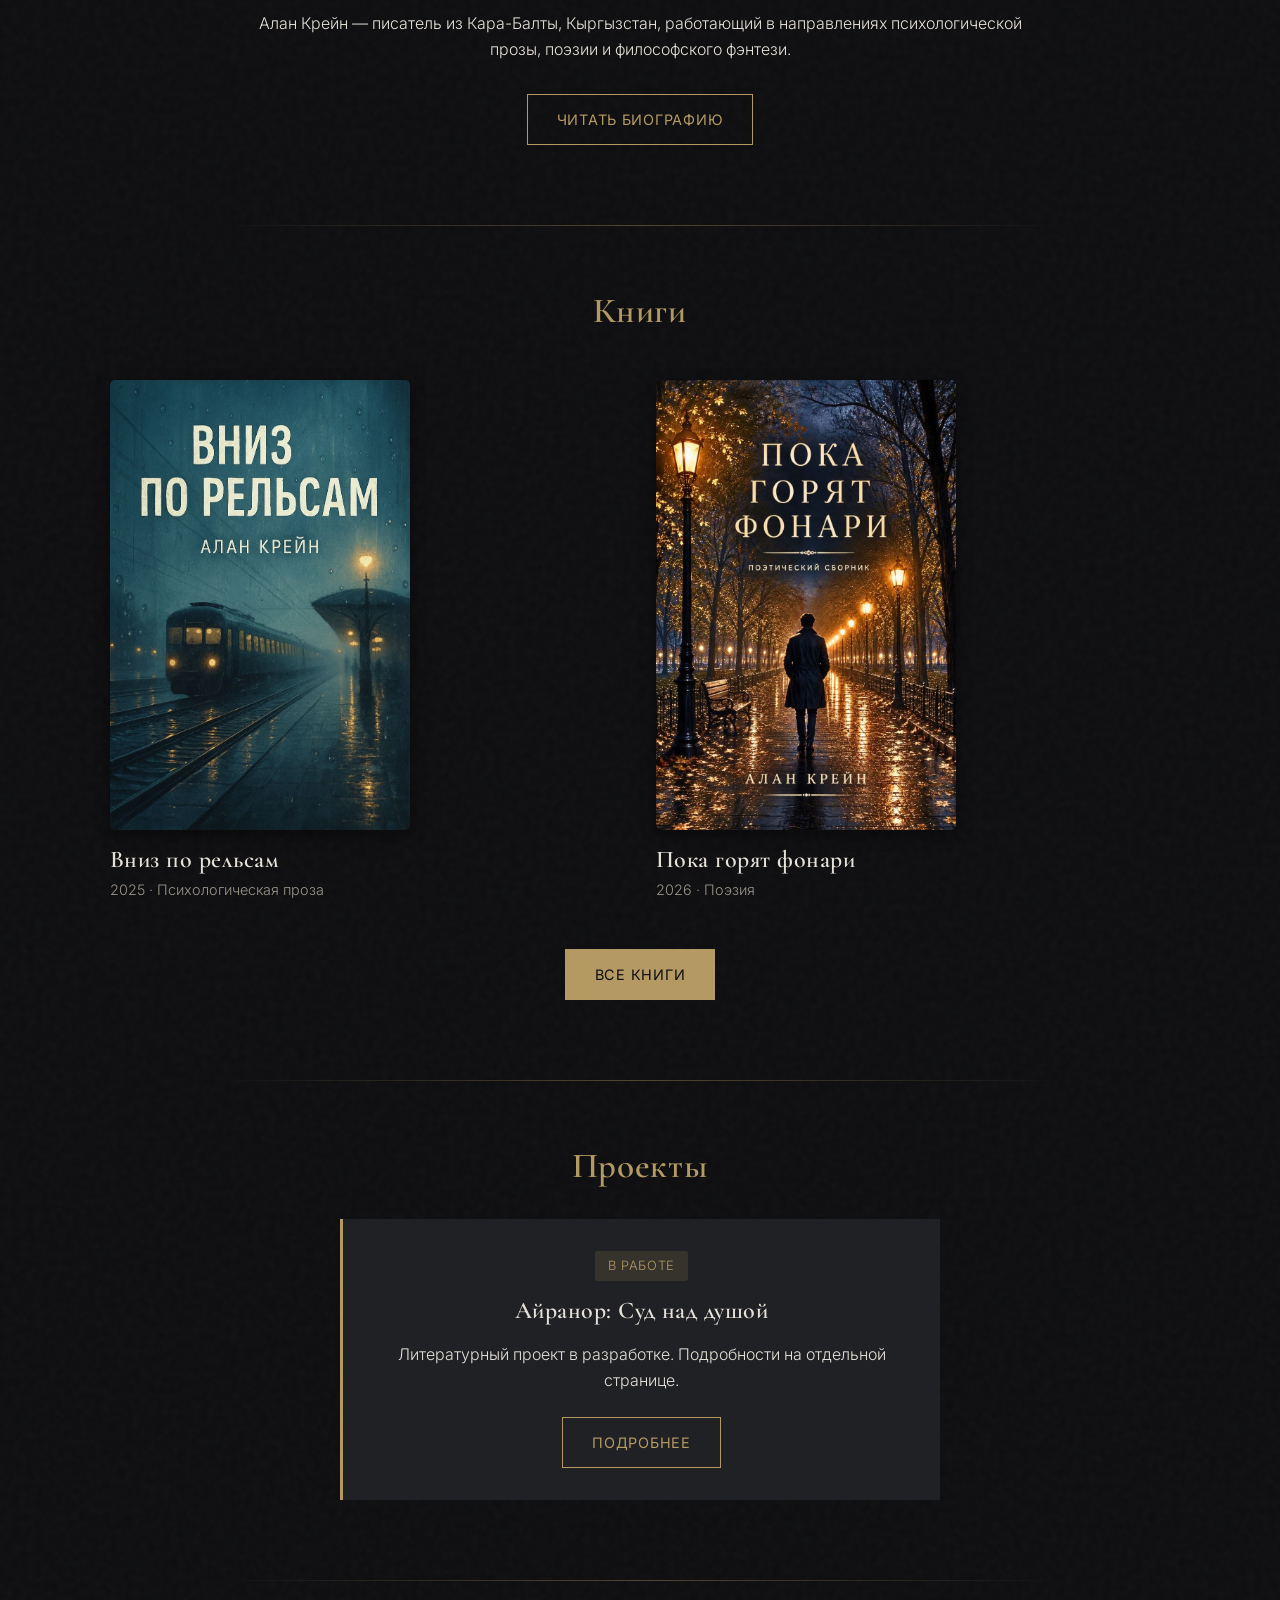
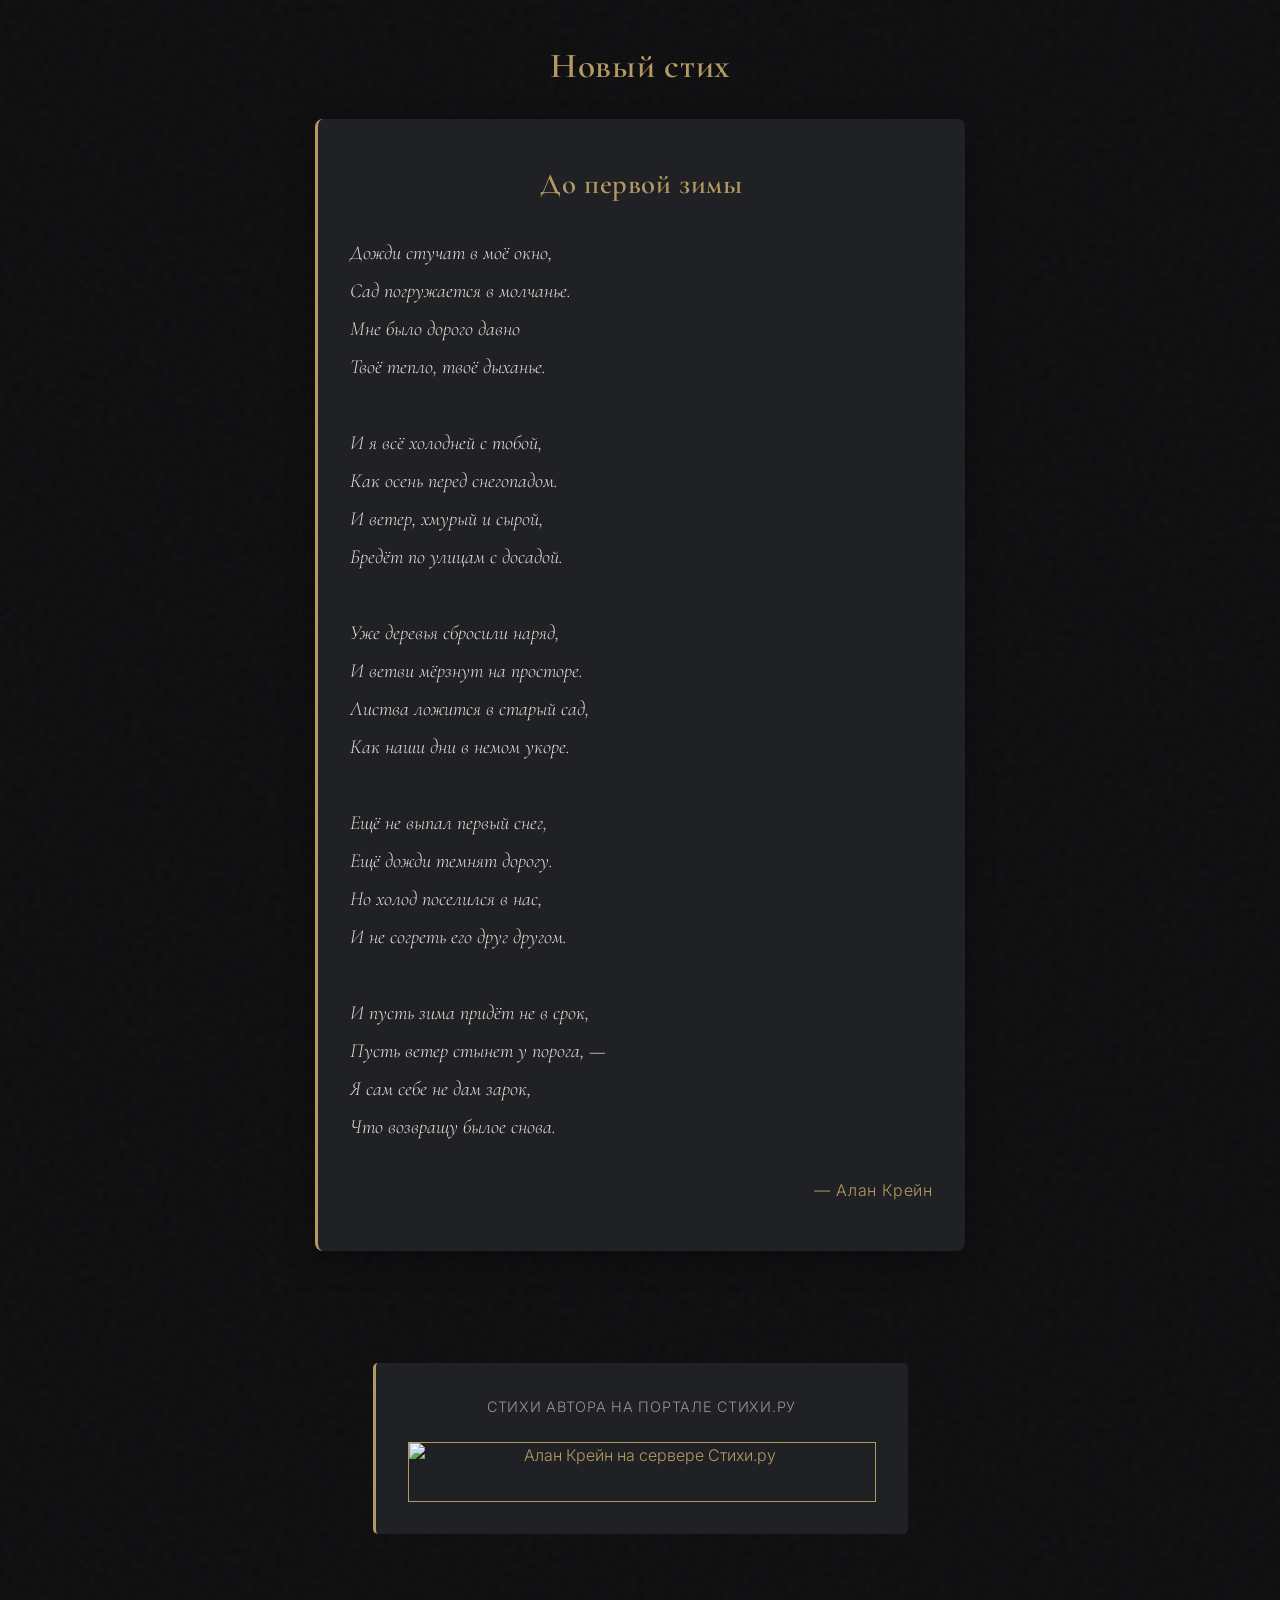
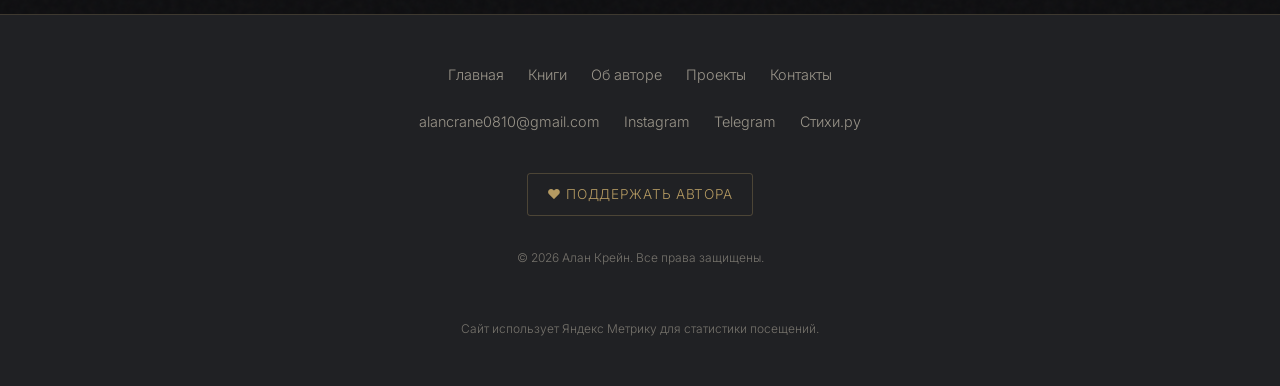
==== commit 5cd44ea8: "Добавлен новый стих 'До первой зимы' на главную" ====
--- a/index.html
+++ b/index.html
@@ -55,7 +55,7 @@
     </header>
 
     <main>
-        <!-- ПЕРВЫЙ ЭКРАН С ПЛАВНЫМ ПЕРЕХОДОМ -->
+        <!-- ПЕРВЫЙ ЭКРАН -->
         <section class="hero" style="position: relative; margin-bottom: 0; padding-bottom: 0;">
             <div class="container hero-inner" style="padding-bottom: 5rem;">
                 <div class="hero-text">
@@ -137,8 +137,47 @@
             <hr style="border: none; height: 1px; background: linear-gradient(90deg, transparent, rgba(180, 154, 98, 0.4), transparent); margin: 0 auto; width: 80%;">
         </div>
 
-        <!-- СТИХИ.РУ В САМОМ НИЗУ (ГОРИЗОНТАЛЬНЫЙ БАННЕР) -->
+        <!-- НОВЫЙ СТИХ -->
         <section class="container" style="padding-top: 4rem; padding-bottom: 5rem; text-align: center;">
+            <h2 style="text-align: center; margin-bottom: 2rem;">Новый стих</h2>
+            
+            <div style="max-width: 650px; margin: 0 auto; background-color: var(--graphite); padding: 3rem 2rem; border-radius: 8px; border-left: 3px solid var(--gold); text-align: left; box-shadow: 0 10px 30px rgba(0,0,0,0.3);">
+                
+                <h3 style="font-family: var(--font-serif); font-size: 1.8rem; color: var(--gold); margin-bottom: 2rem; text-align: center;">До первой зимы</h3>
+                
+                <div style="font-family: var(--font-serif); font-size: 1.25rem; line-height: 1.9; color: var(--text-light); font-style: italic;">
+                    Дожди стучат в моё окно,<br>
+                    Сад погружается в молчанье.<br>
+                    Мне было дорого давно<br>
+                    Твоё тепло, твоё дыханье.<br><br>
+
+                    И я всё холодней с тобой,<br>
+                    Как осень перед снегопадом.<br>
+                    И ветер, хмурый и сырой,<br>
+                    Бредёт по улицам с досадой.<br><br>
+
+                    Уже деревья сбросили наряд,<br>
+                    И ветви мёрзнут на просторе.<br>
+                    Листва ложится в старый сад,<br>
+                    Как наши дни в немом укоре.<br><br>
+
+                    Ещё не выпал первый снег,<br>
+                    Ещё дожди темнят дорогу.<br>
+                    Но холод поселился в нас,<br>
+                    И не согреть его друг другом.<br><br>
+
+                    И пусть зима придёт не в срок,<br>
+                    Пусть ветер стынет у порога, —<br>
+                    Я сам себе не дам зарок,<br>
+                    Что возвращу былое снова.
+                </div>
+
+                <p style="text-align: right; color: var(--gold); font-size: 1rem; margin-top: 2rem; letter-spacing: 0.05em;">— Алан Крейн</p>
+            </div>
+        </section>
+
+        <!-- СТИХИ.РУ (БАННЕР) -->
+        <section class="container" style="padding-top: 2rem; padding-bottom: 5rem; text-align: center;">
             <div style="padding: 2rem; background-color: var(--graphite); border-left: 3px solid var(--gold); border-radius: 5px; display: inline-block;">
                 <p style="margin-bottom: 1.5rem; font-size: 0.9rem; color: var(--text-muted); text-transform: uppercase; letter-spacing: 0.05em;">Стихи автора на портале Стихи.ру</p>
                 <a href="https://stihi.ru/avtor/infinityquill">
